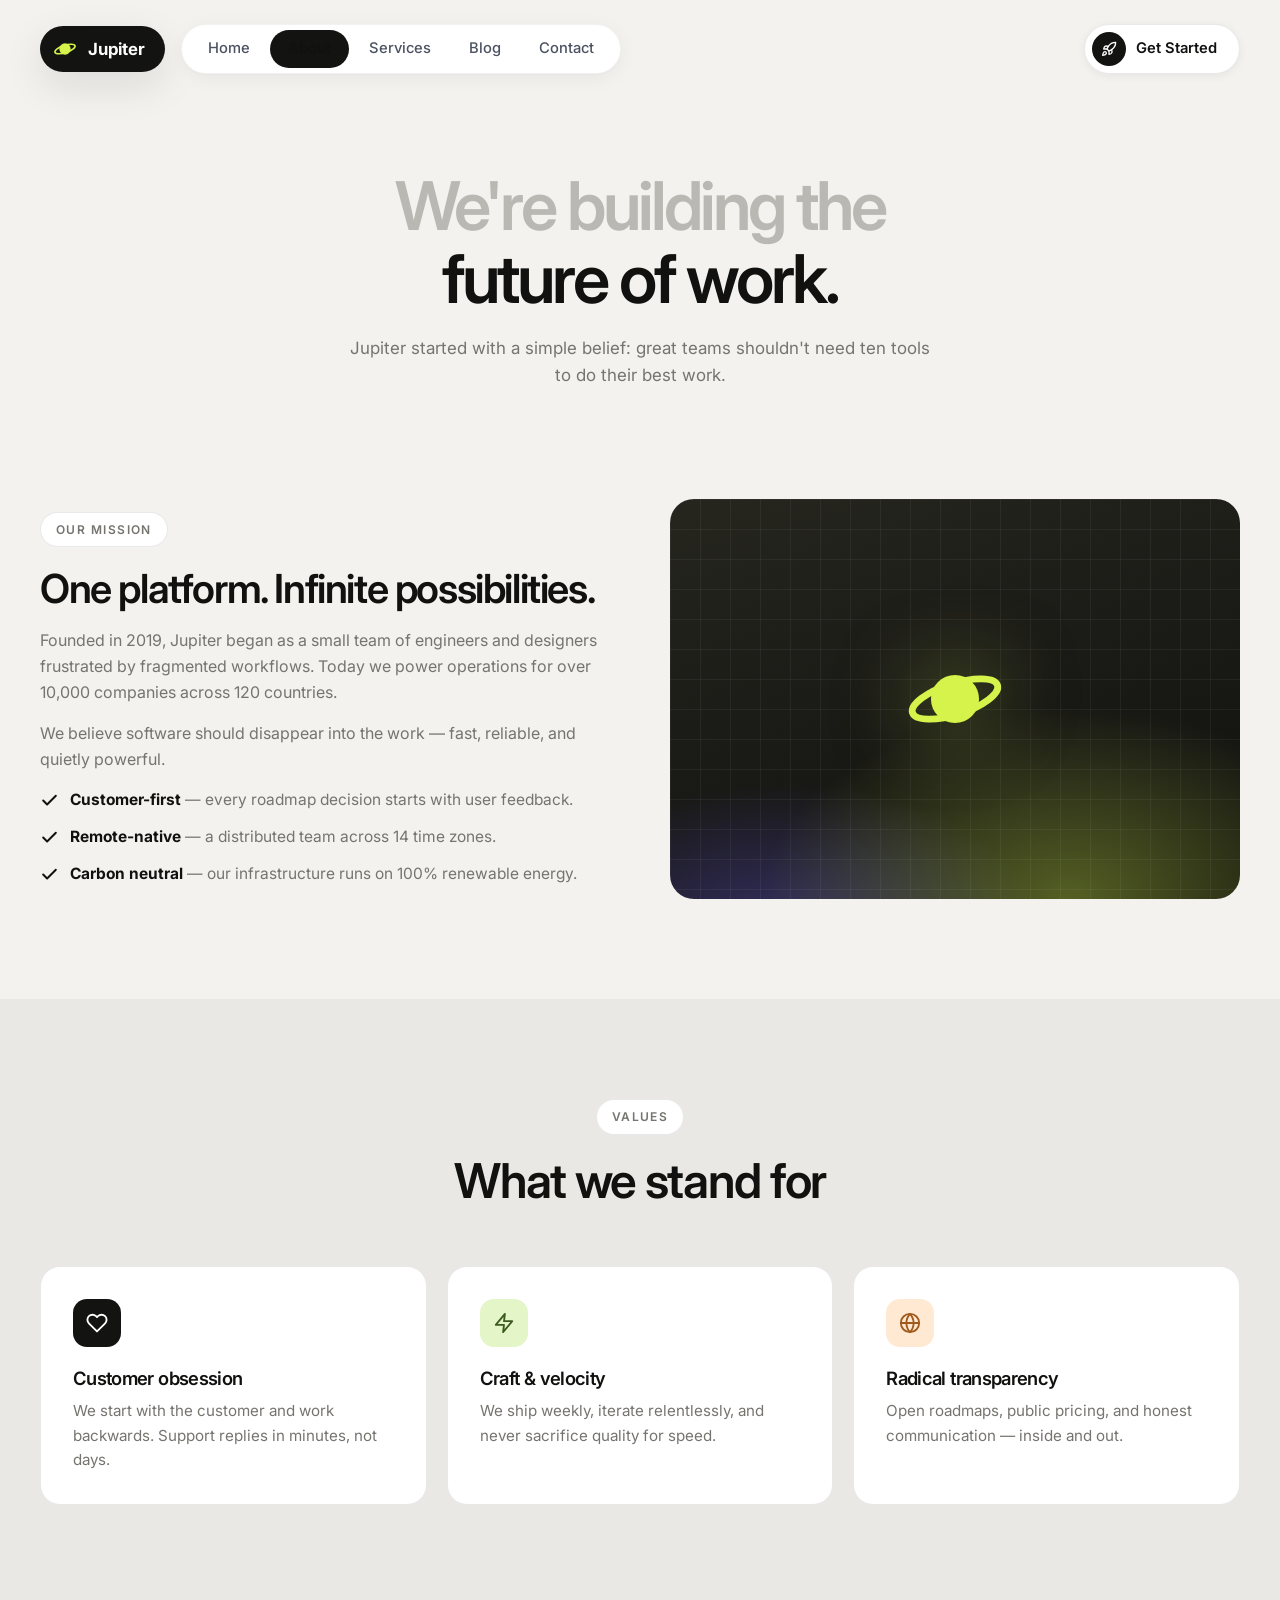
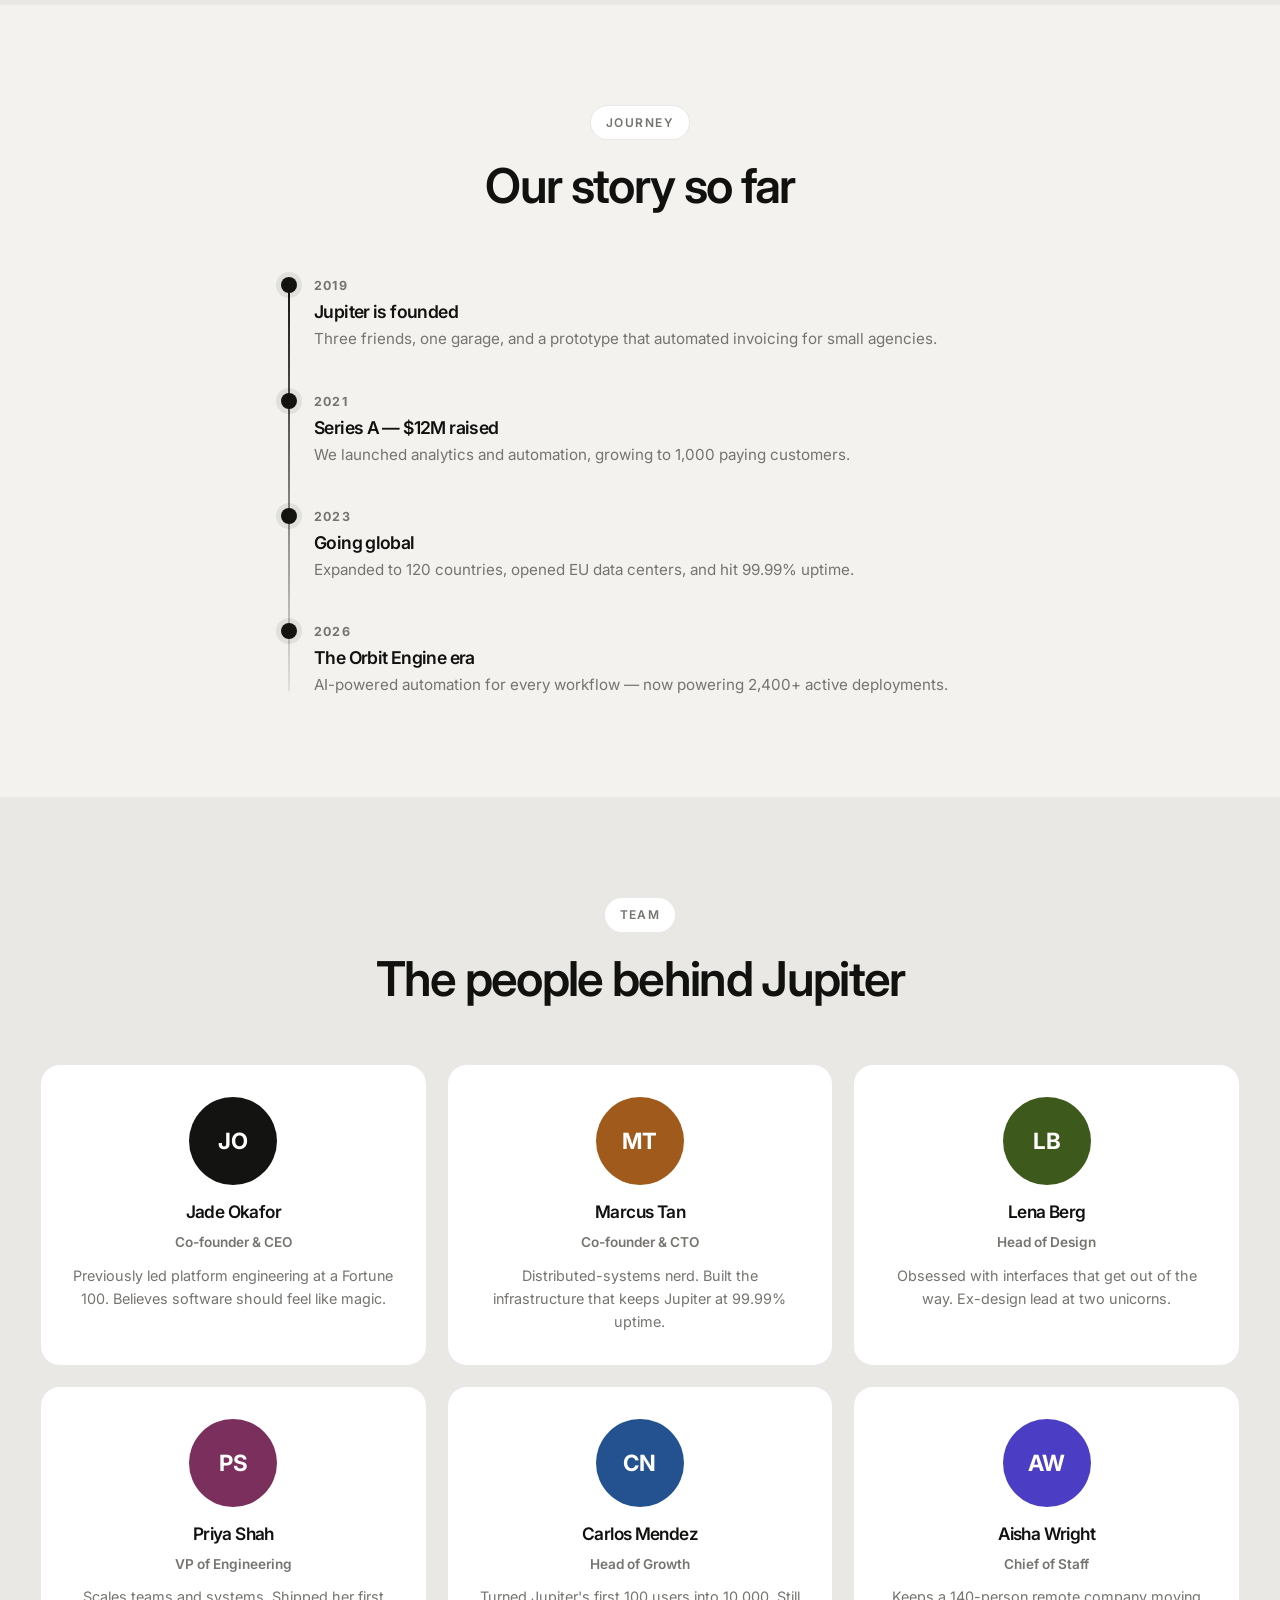
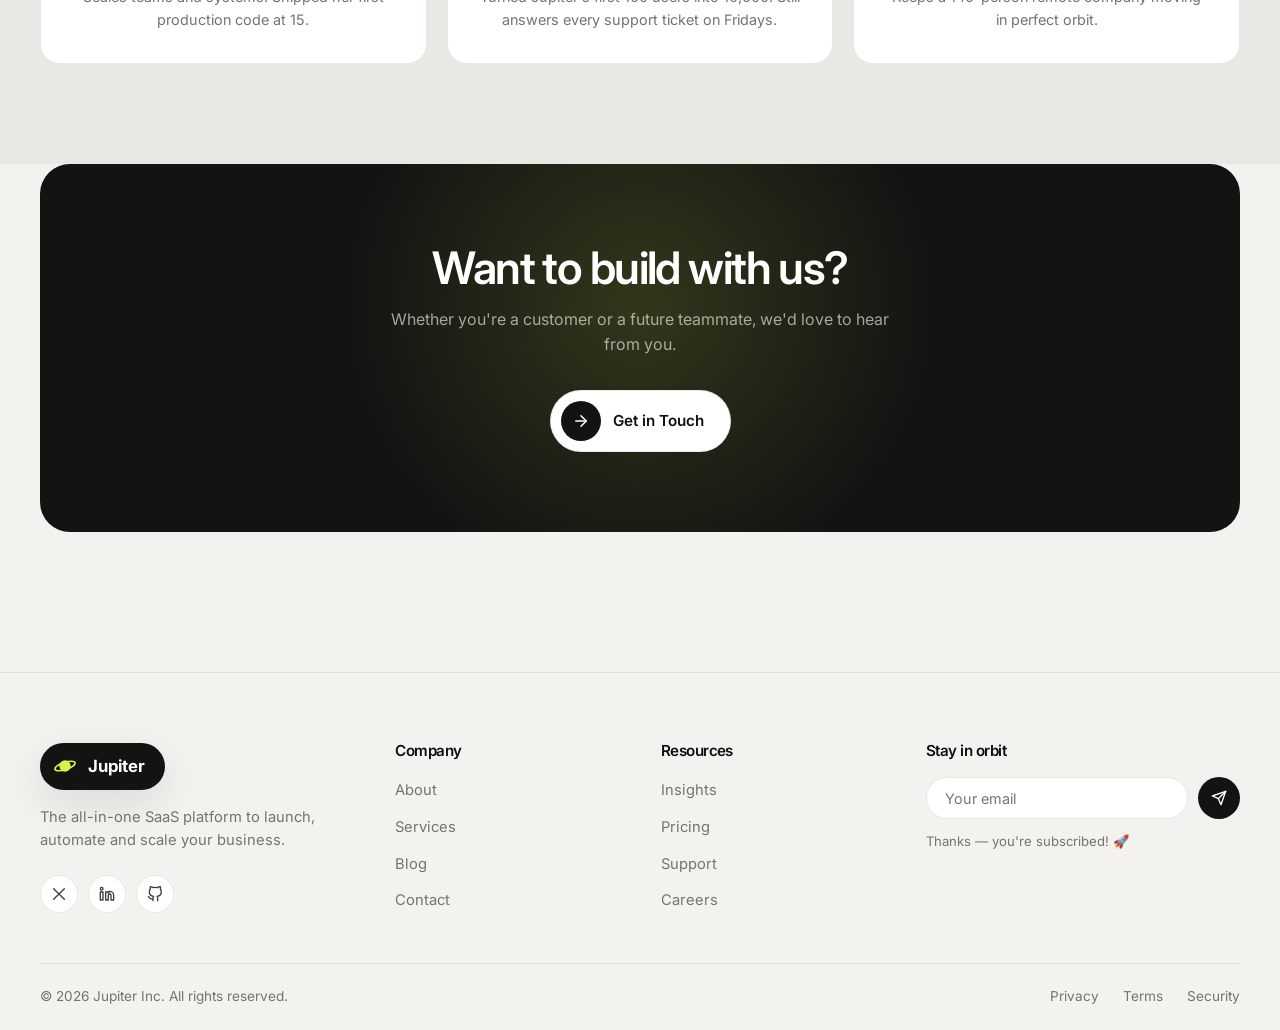
==== about.html @ f22c163a "Launch Jupiter SaaS website with AI hero section and assets" ====
<!DOCTYPE html>
<html lang="en">
<head>
  <meta charset="UTF-8" />
  <meta name="viewport" content="width=device-width, initial-scale=1.0" />
  <title>About — Jupiter</title>
  <meta name="description" content="Learn about Jupiter — the team and mission behind the all-in-one SaaS platform." />
  <link rel="preconnect" href="https://fonts.googleapis.com" />
  <link rel="preconnect" href="https://fonts.gstatic.com" crossorigin />
  <link href="https://fonts.googleapis.com/css2?family=Inter:wght@400;500;600;700;800&display=swap" rel="stylesheet" />
  <link rel="stylesheet" href="css/styles.css" />
</head>
<body>

  <!-- ===== Navbar ===== -->
  <header class="navbar" id="navbar">
    <div class="container nav-inner">
      <a href="index.html" class="brand">
        <svg class="brand-logo" viewBox="0 0 32 32" fill="none" aria-hidden="true">
          <circle cx="16" cy="16" r="7" fill="#d5f34a"/>
          <ellipse cx="16" cy="16" rx="13" ry="4.5" stroke="#d5f34a" stroke-width="2" transform="rotate(-18 16 16)"/>
        </svg>
        <span>Jupiter</span>
      </a>
      <nav class="nav-pill" id="navPill" aria-label="Main navigation">
        <a href="index.html">Home</a>
        <a href="about.html" class="active">About</a>
        <a href="services.html">Services</a>
        <a href="blog.html">Blog</a>
        <a href="contact.html">Contact</a>
      </nav>
      <a href="contact.html" class="nav-cta">
        <span class="btn-ico">
          <svg viewBox="0 0 24 24" fill="none" stroke="currentColor" stroke-width="2" stroke-linecap="round" stroke-linejoin="round"><path d="M4.5 16.5c-1.5 1.26-2 5-2 5s3.74-.5 5-2c.71-.84.7-2.13-.09-2.91a2.18 2.18 0 0 0-2.91-.09z"/><path d="M12 15l-3-3a22 22 0 0 1 2-3.95A12.88 12.88 0 0 1 22 2c0 2.72-.78 7.5-6 11a22.35 22.35 0 0 1-4 2z"/><path d="M9 12H4s.55-3.03 2-4c1.62-1.08 5 0 5 0"/><path d="M12 15v5s3.03-.55 4-2c1.08-1.62 0-5 0-5"/></svg>
        </span>
        Get Started
      </a>
      <button class="nav-toggle" id="navToggle" aria-label="Toggle navigation">
        <span></span><span></span><span></span>
      </button>
    </div>
  </header>

  <!-- ===== Page hero ===== -->
  <section class="page-hero">
    <div class="container">
      <h1><span class="muted">We're building the</span><br />future of work.</h1>
      <p>Jupiter started with a simple belief: great teams shouldn't need ten tools to do their best work.</p>
    </div>
  </section>

  <!-- ===== Mission ===== -->
  <section class="section" style="padding-top:40px;">
    <div class="container split">
      <div class="reveal">
        <span class="eyebrow">Our mission</span>
        <h2>One platform. Infinite possibilities.</h2>
        <p>Founded in 2019, Jupiter began as a small team of engineers and designers frustrated by fragmented workflows. Today we power operations for over 10,000 companies across 120 countries.</p>
        <p>We believe software should disappear into the work — fast, reliable, and quietly powerful.</p>
        <ul class="check-list">
          <li><svg viewBox="0 0 24 24" fill="none" stroke="currentColor" stroke-width="2.5" stroke-linecap="round" stroke-linejoin="round"><polyline points="20 6 9 17 4 12"/></svg><span><strong>Customer-first</strong> — every roadmap decision starts with user feedback.</span></li>
          <li><svg viewBox="0 0 24 24" fill="none" stroke="currentColor" stroke-width="2.5" stroke-linecap="round" stroke-linejoin="round"><polyline points="20 6 9 17 4 12"/></svg><span><strong>Remote-native</strong> — a distributed team across 14 time zones.</span></li>
          <li><svg viewBox="0 0 24 24" fill="none" stroke="currentColor" stroke-width="2.5" stroke-linecap="round" stroke-linejoin="round"><polyline points="20 6 9 17 4 12"/></svg><span><strong>Carbon neutral</strong> — our infrastructure runs on 100% renewable energy.</span></li>
        </ul>
      </div>
      <div class="mission-panel reveal" style="transition-delay:.1s">
        <svg viewBox="0 0 32 32" fill="none">
          <circle cx="16" cy="16" r="7" fill="currentColor"/>
          <ellipse cx="16" cy="16" rx="13" ry="4.5" stroke="currentColor" stroke-width="2" transform="rotate(-18 16 16)"/>
        </svg>
      </div>
    </div>
  </section>

  <!-- ===== Values ===== -->
  <section class="section section-alt">
    <div class="container">
      <div class="section-head reveal">
        <span class="eyebrow">Values</span>
        <h2 class="section-title">What we stand for</h2>
      </div>
      <div class="grid grid-3">
        <div class="card value-card reveal">
          <div class="icon-badge"><svg viewBox="0 0 24 24" fill="none" stroke="currentColor" stroke-width="2" stroke-linecap="round" stroke-linejoin="round"><path d="M20.84 4.61a5.5 5.5 0 0 0-7.78 0L12 5.67l-1.06-1.06a5.5 5.5 0 0 0-7.78 7.78l1.06 1.06L12 21.23l7.78-7.78 1.06-1.06a5.5 5.5 0 0 0 0-7.78z"/></svg></div>
          <h3>Customer obsession</h3>
          <p>We start with the customer and work backwards. Support replies in minutes, not days.</p>
        </div>
        <div class="card value-card reveal" style="transition-delay:.08s">
          <div class="icon-badge lime"><svg viewBox="0 0 24 24" fill="none" stroke="currentColor" stroke-width="2" stroke-linecap="round" stroke-linejoin="round"><polygon points="13 2 3 14 12 14 11 22 21 10 12 10 13 2"/></svg></div>
          <h3>Craft & velocity</h3>
          <p>We ship weekly, iterate relentlessly, and never sacrifice quality for speed.</p>
        </div>
        <div class="card value-card reveal" style="transition-delay:.16s">
          <div class="icon-badge amber"><svg viewBox="0 0 24 24" fill="none" stroke="currentColor" stroke-width="2" stroke-linecap="round" stroke-linejoin="round"><circle cx="12" cy="12" r="10"/><line x1="2" y1="12" x2="22" y2="12"/><path d="M12 2a15.3 15.3 0 0 1 4 10 15.3 15.3 0 0 1-4 10 15.3 15.3 0 0 1-4-10 15.3 15.3 0 0 1 4-10z"/></svg></div>
          <h3>Radical transparency</h3>
          <p>Open roadmaps, public pricing, and honest communication — inside and out.</p>
        </div>
      </div>
    </div>
  </section>

  <!-- ===== Timeline ===== -->
  <section class="section">
    <div class="container">
      <div class="section-head reveal">
        <span class="eyebrow">Journey</span>
        <h2 class="section-title">Our story so far</h2>
      </div>
      <div class="timeline">
        <div class="timeline-item reveal">
          <span class="year-tag">2019</span>
          <h3>Jupiter is founded</h3>
          <p>Three friends, one garage, and a prototype that automated invoicing for small agencies.</p>
        </div>
        <div class="timeline-item reveal" style="transition-delay:.06s">
          <span class="year-tag">2021</span>
          <h3>Series A — $12M raised</h3>
          <p>We launched analytics and automation, growing to 1,000 paying customers.</p>
        </div>
        <div class="timeline-item reveal" style="transition-delay:.12s">
          <span class="year-tag">2023</span>
          <h3>Going global</h3>
          <p>Expanded to 120 countries, opened EU data centers, and hit 99.99% uptime.</p>
        </div>
        <div class="timeline-item reveal" style="transition-delay:.12s">
          <span class="year-tag">2026</span>
          <h3>The Orbit Engine era</h3>
          <p>AI-powered automation for every workflow — now powering 2,400+ active deployments.</p>
        </div>
      </div>
    </div>
  </section>

  <!-- ===== Team ===== -->
  <section class="section section-alt">
    <div class="container">
      <div class="section-head reveal">
        <span class="eyebrow">Team</span>
        <h2 class="section-title">The people behind Jupiter</h2>
      </div>
      <div class="grid grid-3">
        <div class="card team-card reveal">
          <div class="team-avatar">JO</div>
          <h3>Jade Okafor</h3>
          <div class="role">Co-founder & CEO</div>
          <p>Previously led platform engineering at a Fortune 100. Believes software should feel like magic.</p>
        </div>
        <div class="card team-card reveal" style="transition-delay:.06s">
          <div class="team-avatar ta-2">MT</div>
          <h3>Marcus Tan</h3>
          <div class="role">Co-founder & CTO</div>
          <p>Distributed-systems nerd. Built the infrastructure that keeps Jupiter at 99.99% uptime.</p>
        </div>
        <div class="card team-card reveal" style="transition-delay:.12s">
          <div class="team-avatar ta-3">LB</div>
          <h3>Lena Berg</h3>
          <div class="role">Head of Design</div>
          <p>Obsessed with interfaces that get out of the way. Ex-design lead at two unicorns.</p>
        </div>
        <div class="card team-card reveal">
          <div class="team-avatar ta-4">PS</div>
          <h3>Priya Shah</h3>
          <div class="role">VP of Engineering</div>
          <p>Scales teams and systems. Shipped her first production code at 15.</p>
        </div>
        <div class="card team-card reveal" style="transition-delay:.06s">
          <div class="team-avatar ta-5">CN</div>
          <h3>Carlos Mendez</h3>
          <div class="role">Head of Growth</div>
          <p>Turned Jupiter's first 100 users into 10,000. Still answers every support ticket on Fridays.</p>
        </div>
        <div class="card team-card reveal" style="transition-delay:.12s">
          <div class="team-avatar ta-6">AW</div>
          <h3>Aisha Wright</h3>
          <div class="role">Chief of Staff</div>
          <p>Keeps a 140-person remote company moving in perfect orbit.</p>
        </div>
      </div>
    </div>
  </section>

  <!-- ===== CTA ===== -->
  <section class="section" style="padding-top:0;">
    <div class="container">
      <div class="cta-banner reveal">
        <h2>Want to build with us?</h2>
        <p>Whether you're a customer or a future teammate, we'd love to hear from you.</p>
        <div class="hero-actions">
          <a href="contact.html" class="btn btn-light">
            <span class="btn-ico">
              <svg viewBox="0 0 24 24" fill="none" stroke="currentColor" stroke-width="2" stroke-linecap="round" stroke-linejoin="round"><line x1="5" y1="12" x2="19" y2="12"/><polyline points="12 5 19 12 12 19"/></svg>
            </span>
            Get in Touch
          </a>
        </div>
      </div>
    </div>
  </section>

  <!-- ===== Footer ===== -->
  <footer class="footer">
    <div class="container">
      <div class="footer-grid">
        <div class="footer-brand">
          <a href="index.html" class="brand" style="background:var(--dark);color:#fff;">
            <svg class="brand-logo" viewBox="0 0 32 32" fill="none">
              <circle cx="16" cy="16" r="7" fill="#d5f34a"/>
              <ellipse cx="16" cy="16" rx="13" ry="4.5" stroke="#d5f34a" stroke-width="2" transform="rotate(-18 16 16)"/>
            </svg>
            <span>Jupiter</span>
          </a>
          <p>The all-in-one SaaS platform to launch, automate and scale your business.</p>
          <div class="social-links">
            <a href="#" aria-label="X"><svg viewBox="0 0 24 24" fill="none" stroke="currentColor" stroke-width="2" stroke-linecap="round"><path d="M4 4l16 16M20 4L4 20"/></svg></a>
            <a href="#" aria-label="LinkedIn"><svg viewBox="0 0 24 24" fill="none" stroke="currentColor" stroke-width="2" stroke-linecap="round" stroke-linejoin="round"><path d="M16 8a6 6 0 0 1 6 6v7h-4v-7a2 2 0 0 0-2-2 2 2 0 0 0-2 2v7h-4V9h4v1.5A6 6 0 0 1 16 8z"/><rect x="2" y="9" width="4" height="12"/><circle cx="4" cy="4" r="2"/></svg></a>
            <a href="#" aria-label="GitHub"><svg viewBox="0 0 24 24" fill="none" stroke="currentColor" stroke-width="2" stroke-linecap="round" stroke-linejoin="round"><path d="M9 19c-5 1.5-5-2.5-7-3m14 6v-3.87a3.37 3.37 0 0 0-.94-2.61c3.14-.35 6.44-1.54 6.44-7A5.44 5.44 0 0 0 20 4.77 5.07 5.07 0 0 0 19.91 1S18.73.65 16 2.48a13.38 13.38 0 0 0-7 0C6.27.65 5.09 1 5.09 1A5.07 5.07 0 0 0 5 4.77a5.44 5.44 0 0 0-1.5 3.78c0 5.42 3.3 6.61 6.44 7A3.37 3.37 0 0 0 9 18.13V22"/></svg></a>
          </div>
        </div>
        <div class="footer-col">
          <h4>Company</h4>
          <ul>
            <li><a href="about.html">About</a></li>
            <li><a href="services.html">Services</a></li>
            <li><a href="blog.html">Blog</a></li>
            <li><a href="contact.html">Contact</a></li>
          </ul>
        </div>
        <div class="footer-col">
          <h4>Resources</h4>
          <ul>
            <li><a href="blog.html">Insights</a></li>
            <li><a href="services.html">Pricing</a></li>
            <li><a href="contact.html">Support</a></li>
            <li><a href="about.html">Careers</a></li>
          </ul>
        </div>
        <div class="footer-col">
          <h4>Stay in orbit</h4>
          <form class="newsletter-form" id="newsletterForm">
            <input type="email" placeholder="Your email" required aria-label="Email address" />
            <button type="submit" class="btn-ico" aria-label="Subscribe" style="width:42px;height:42px;border-radius:50%;border:0;display:grid;place-items:center;">
              <svg viewBox="0 0 24 24" width="16" height="16" fill="none" stroke="currentColor" stroke-width="2" stroke-linecap="round" stroke-linejoin="round"><line x1="22" y1="2" x2="11" y2="13"/><polygon points="22 2 15 22 11 13 2 9 22 2"/></svg>
            </button>
          </form>
          <p class="newsletter-note" id="newsSuccess">Thanks — you're subscribed! 🚀</p>
        </div>
      </div>
      <div class="footer-bottom">
        <span>© <span class="year">2026</span> Jupiter Inc. All rights reserved.</span>
        <div class="footer-bottom-links">
          <a href="#">Privacy</a>
          <a href="#">Terms</a>
          <a href="#">Security</a>
        </div>
      </div>
    </div>
  </footer>

  <script src="js/main.js"></script>
</body>
</html>
---- css/styles.css ----
/* ============================================================
   JUPITER — SaaS Website Stylesheet (Light "Spartan" style)
   ============================================================ */

/* ---------- Variables & Reset ---------- */
:root {
  --bg: #f3f2ef;
  --surface: #ffffff;
  --surface-2: #e9e8e4;
  --ink: #111110;
  --ink-soft: #3d3d3a;
  --muted: #75746f;
  --faint: #b9b8b2;
  --line: rgba(17, 17, 16, 0.09);
  --accent: #d5f34e;
  --dark: #131312;
  --dark-2: #1c1c1a;
  --radius: 20px;
  --radius-lg: 28px;
  --shadow-sm: 0 2px 10px rgba(17, 17, 16, 0.06);
  --shadow-md: 0 14px 40px rgba(17, 17, 16, 0.1);
  --shadow-lg: 0 30px 70px rgba(17, 17, 16, 0.16);
  --font: "Inter", "Segoe UI", system-ui, -apple-system, sans-serif;
}

* { margin: 0; padding: 0; box-sizing: border-box; }

html { scroll-behavior: smooth; }

body {
  font-family: var(--font);
  background: var(--bg);
  color: var(--ink);
  line-height: 1.6;
  -webkit-font-smoothing: antialiased;
  overflow-x: hidden;
}

img, svg { display: block; }
a { color: inherit; text-decoration: none; }
ul { list-style: none; }
button { font-family: inherit; cursor: pointer; }

::selection { background: var(--ink); color: #fff; }

::-webkit-scrollbar { width: 10px; }
::-webkit-scrollbar-track { background: var(--bg); }
::-webkit-scrollbar-thumb { background: #cfceca; border-radius: 8px; }
::-webkit-scrollbar-thumb:hover { background: #b5b4af; }

.container { width: min(1200px, 94%); margin-inline: auto; }

/* ---------- Typography ---------- */
h1, h2, h3, h4 { line-height: 1.08; font-weight: 600; letter-spacing: -0.035em; }

.eyebrow {
  display: inline-flex;
  align-items: center;
  gap: 8px;
  font-size: 0.75rem;
  font-weight: 600;
  letter-spacing: 0.12em;
  text-transform: uppercase;
  color: var(--muted);
  border: 1px solid var(--line);
  background: var(--surface);
  padding: 7px 15px;
  border-radius: 999px;
  margin-bottom: 20px;
}

.section { padding: 100px 0; position: relative; }
.section-alt { background: var(--surface-2); }

.section-head { max-width: 660px; margin: 0 auto 60px; text-align: center; }
.section-head.left { margin-inline: 0; text-align: left; }

.section-title { font-size: clamp(2rem, 4.2vw, 3rem); margin-bottom: 16px; }
.section-sub { color: var(--muted); font-size: 1.05rem; }

/* ---------- Buttons ---------- */
.btn {
  display: inline-flex;
  align-items: center;
  gap: 12px;
  font-weight: 600;
  font-size: 0.95rem;
  padding: 10px 26px 10px 10px;
  border-radius: 999px;
  border: 1px solid transparent;
  transition: transform 0.2s ease, box-shadow 0.2s ease, background 0.2s ease;
  white-space: nowrap;
}
.btn .btn-ico {
  width: 40px;
  height: 40px;
  border-radius: 999px;
  display: grid;
  place-items: center;
  flex-shrink: 0;
  transition: transform 0.25s ease;
}
.btn:hover .btn-ico { transform: rotate(-8deg) scale(1.05); }
.btn svg { width: 18px; height: 18px; }

.btn-dark { background: var(--dark); color: #fff; box-shadow: var(--shadow-md); }
.btn-dark .btn-ico { background: #fff; color: var(--dark); }
.btn-dark:hover { transform: translateY(-2px); box-shadow: var(--shadow-lg); }

.btn-light { background: var(--surface); color: var(--ink); border-color: var(--line); box-shadow: var(--shadow-sm); }
.btn-light .btn-ico { background: var(--dark); color: #fff; }
.btn-light:hover { transform: translateY(-2px); box-shadow: var(--shadow-md); }

.btn-plain { padding: 13px 28px; border-radius: 999px; }
.btn-plain.btn-dark { padding: 13px 28px; }
.btn-plain.btn-light { padding: 13px 28px; }

.btn-sm { font-size: 0.88rem; padding: 7px 20px 7px 7px; }
.btn-sm .btn-ico { width: 32px; height: 32px; }
.btn-sm svg { width: 15px; height: 15px; }

/* ---------- Navbar ---------- */
.navbar {
  position: fixed;
  inset: 0 0 auto 0;
  z-index: 100;
  padding: 20px 0;
  transition: padding 0.3s ease;
}
.navbar.scrolled { padding: 12px 0; }

.nav-inner { display: flex; align-items: center; gap: 16px; }

.brand {
  display: inline-flex;
  align-items: center;
  gap: 10px;
  font-weight: 700;
  font-size: 1.05rem;
  background: var(--dark);
  color: #fff;
  padding: 10px 20px 10px 12px;
  border-radius: 999px;
  box-shadow: var(--shadow-md);
}
.brand-logo { width: 26px; height: 26px; }

.nav-pill {
  display: flex;
  align-items: center;
  gap: 6px;
  background: var(--surface);
  border: 1px solid var(--line);
  border-radius: 999px;
  padding: 7px 10px;
  box-shadow: var(--shadow-sm);
}
.nav-pill a {
  font-size: 0.92rem;
  font-weight: 500;
  color: var(--ink-soft);
  padding: 8px 16px;
  border-radius: 999px;
  transition: background 0.2s ease, color 0.2s ease;
}
.nav-pill a:hover { background: var(--surface-2); color: var(--ink); }
.nav-pill a.active { background: var(--dark); color: #fff; }

.nav-cta {
  margin-left: auto;
  display: inline-flex;
  align-items: center;
  gap: 10px;
  background: var(--surface);
  border: 1px solid var(--line);
  border-radius: 999px;
  padding: 7px 22px 7px 7px;
  font-weight: 600;
  font-size: 0.92rem;
  box-shadow: var(--shadow-sm);
  transition: transform 0.2s ease, box-shadow 0.2s ease;
}
.nav-cta:hover { transform: translateY(-2px); box-shadow: var(--shadow-md); }
.nav-cta .btn-ico {
  width: 34px;
  height: 34px;
  border-radius: 999px;
  background: var(--dark);
  color: #fff;
  display: grid;
  place-items: center;
}
.nav-cta svg { width: 16px; height: 16px; }

.nav-toggle {
  display: none;
  margin-left: auto;
  flex-direction: column;
  gap: 5px;
  background: var(--surface);
  border: 1px solid var(--line);
  border-radius: 999px;
  padding: 13px 12px;
  box-shadow: var(--shadow-sm);
}
.nav-toggle span { width: 20px; height: 2px; border-radius: 2px; background: var(--ink); transition: transform 0.3s ease, opacity 0.3s ease; }
.nav-toggle.open span:nth-child(1) { transform: translateY(7px) rotate(45deg); }
.nav-toggle.open span:nth-child(2) { opacity: 0; }
.nav-toggle.open span:nth-child(3) { transform: translateY(-7px) rotate(-45deg); }

/* ---------- Hero ---------- */
.hero { padding: 150px 0 0; }

.hero-title {
  font-size: clamp(2.9rem, 7.2vw, 5.4rem);
  font-weight: 600;
  letter-spacing: -0.045em;
  line-height: 1.02;
}
.hero-title .muted { color: var(--faint); display: block; }

.hero-sub {
  color: var(--muted);
  font-size: 1.02rem;
  max-width: 400px;
  margin: 26px 0 30px;
}

.hero-actions { display: flex; flex-wrap: wrap; gap: 14px; }

/* Hero media — full-bleed scene */
.hero-media {
  position: relative;
  margin-top: 70px;
  border-radius: 26px;
  overflow: hidden;
  min-height: 540px;
  display: flex;
  align-items: flex-end;
  background:
    radial-gradient(120% 90% at 78% 108%, rgba(61, 220, 151, 0.55) 0%, rgba(61, 220, 151, 0) 55%),
    radial-gradient(90% 70% at 22% 115%, rgba(38, 92, 62, 0.9) 0%, rgba(38, 92, 62, 0) 60%),
    radial-gradient(70% 55% at 50% 120%, #1d3a29 0%, rgba(29, 58, 34, 0) 65%),
    linear-gradient(180deg, #e8e7e2 0%, #d8d7d1 42%, #6f7a6c 78%, #22301f 100%);
}
.hero-media::before {
  content: "";
  position: absolute;
  right: 12%;
  top: 26%;
  width: 190px;
  height: 140px;
  border-radius: 12px;
  background: linear-gradient(180deg, #2a2a28, #101010);
  box-shadow: 0 30px 60px rgba(0, 0, 0, 0.45);
}
.hero-media::after {
  content: "";
  position: absolute;
  right: calc(12% + 22px);
  top: calc(26% + 20px);
  width: 146px;
  height: 100px;
  border-radius: 6px;
  background: radial-gradient(circle at 50% 50%, #fff7e0 0%, #ffd98a 45%, #ff9d3c 75%, rgba(255, 157, 60, 0) 100%);
  filter: blur(2px);
  box-shadow: 0 0 90px 40px rgba(255, 190, 110, 0.55);
  animation: glow 4s ease-in-out infinite;
}
@keyframes glow { 0%, 100% { opacity: 0.9; } 50% { opacity: 0.65; } }

.hero-overlay {
  position: relative;
  z-index: 2;
  width: 100%;
  padding: 34px 38px;
  display: flex;
  flex-direction: column;
  gap: 26px;
  background: linear-gradient(180deg, rgba(0, 0, 0, 0) 0%, rgba(0, 0, 0, 0.35) 100%);
  color: #fff;
}
.hero-stats { font-size: 0.95rem; font-weight: 500; max-width: 420px; opacity: 0.95; }
.hero-logos { display: flex; flex-wrap: wrap; align-items: center; gap: 18px 44px; }
.hero-logos span {
  font-weight: 700;
  font-size: 1.05rem;
  letter-spacing: -0.02em;
  opacity: 0.75;
  display: inline-flex;
  align-items: center;
  gap: 7px;
}
.hero-logos svg { width: 18px; height: 18px; }

/* Floating product card */
.float-card {
  position: absolute;
  top: 90px;
  right: 48px;
  width: 300px;
  background: var(--surface);
  border-radius: 22px;
  padding: 12px;
  box-shadow: var(--shadow-lg);
  z-index: 3;
  animation: floaty 7s ease-in-out infinite;
}
.float-thumb {
  height: 190px;
  border-radius: 14px;
  background:
    radial-gradient(60% 60% at 50% 45%, rgba(255, 190, 110, 0.5) 0%, rgba(255, 190, 110, 0) 70%),
    radial-gradient(80% 70% at 30% 70%, rgba(108, 92, 231, 0.45) 0%, rgba(108, 92, 231, 0) 70%),
    linear-gradient(160deg, #23231f, #0c0c0b);
  display: grid;
  place-items: center;
  color: #ffd98a;
  position: relative;
  overflow: hidden;
}
.float-thumb::after {
  content: "";
  position: absolute;
  inset: 0;
  background-image: linear-gradient(rgba(255, 255, 255, 0.06) 1px, transparent 1px),
    linear-gradient(90deg, rgba(255, 255, 255, 0.06) 1px, transparent 1px);
  background-size: 26px 26px;
}
.float-thumb svg { width: 64px; height: 64px; position: relative; z-index: 1; filter: drop-shadow(0 0 24px rgba(255, 190, 110, 0.6)); }
.float-body { display: flex; align-items: center; justify-content: space-between; padding: 14px 8px 8px; }
.float-body strong { display: block; font-size: 0.98rem; letter-spacing: -0.01em; }
.float-body small { color: var(--muted); font-size: 0.8rem; }
.float-arrow {
  width: 36px;
  height: 36px;
  border-radius: 50%;
  display: grid;
  place-items: center;
  border: 1px solid var(--line);
  transition: background 0.2s ease, color 0.2s ease;
}
.float-arrow:hover { background: var(--dark); color: #fff; }
.float-arrow svg { width: 16px; height: 16px; }

@keyframes floaty { 0%, 100% { transform: translateY(0); } 50% { transform: translateY(-12px); } }

/* ---------- Logo strip ---------- */
.logos { padding: 60px 0 30px; }
.logos p {
  text-align: center;
  font-size: 0.78rem;
  letter-spacing: 0.16em;
  text-transform: uppercase;
  color: var(--muted);
  margin-bottom: 28px;
}
.logos-row { display: flex; flex-wrap: wrap; justify-content: center; gap: 18px 54px; }
.logo-item {
  font-weight: 700;
  font-size: 1.1rem;
  color: var(--faint);
  display: inline-flex;
  align-items: center;
  gap: 8px;
  transition: color 0.25s ease;
}
.logo-item svg { width: 19px; height: 19px; }
.logo-item:hover { color: var(--ink); }

/* ---------- Cards & grids ---------- */
.grid { display: grid; gap: 20px; }
.grid-2 { grid-template-columns: repeat(2, 1fr); }
.grid-3 { grid-template-columns: repeat(3, 1fr); }

.card {
  background: var(--surface);
  border: 1px solid var(--line);
  border-radius: var(--radius);
  padding: 32px;
  transition: transform 0.25s ease, box-shadow 0.25s ease;
}
.card:hover { transform: translateY(-4px); box-shadow: var(--shadow-md); }

.icon-badge {
  width: 48px;
  height: 48px;
  border-radius: 14px;
  display: grid;
  place-items: center;
  background: var(--dark);
  color: #fff;
  margin-bottom: 22px;
}
.icon-badge svg { width: 22px; height: 22px; }
.icon-badge.lime { background: #e4f5c8; color: #3d5a1f; }
.icon-badge.amber { background: #ffe9d2; color: #a05a1c; }

.card h3 { font-size: 1.15rem; margin-bottom: 10px; }
.card p { color: var(--muted); font-size: 0.95rem; }

.link-arrow {
  display: inline-flex;
  align-items: center;
  gap: 6px;
  margin-top: 16px;
  font-size: 0.9rem;
  font-weight: 600;
  color: var(--ink);
  transition: gap 0.2s ease;
}
.link-arrow:hover { gap: 10px; }
.link-arrow svg { width: 16px; height: 16px; }

/* ---------- Steps ---------- */
.steps { display: grid; grid-template-columns: repeat(3, 1fr); gap: 20px; }
.step { background: var(--surface); border: 1px solid var(--line); border-radius: var(--radius); padding: 34px 28px; }
.step-num {
  width: 44px;
  height: 44px;
  border-radius: 50%;
  display: grid;
  place-items: center;
  font-weight: 700;
  font-size: 1rem;
  background: var(--dark);
  color: #fff;
  margin-bottom: 20px;
}
.step h3 { font-size: 1.1rem; margin-bottom: 8px; }
.step p { color: var(--muted); font-size: 0.94rem; }

/* ---------- Stats band (dark) ---------- */
.section-dark { background: var(--dark); color: #fff; border-radius: 30px; }
.section-dark .section-sub { color: rgba(255, 255, 255, 0.6); }
.section-dark .eyebrow { background: rgba(255, 255, 255, 0.08); border-color: rgba(255, 255, 255, 0.14); color: rgba(255, 255, 255, 0.75); }

.stats-band {
  display: grid;
  grid-template-columns: repeat(4, 1fr);
  gap: 24px;
  padding: 20px 0 10px;
}
.stat { text-align: center; }
.stat-num { font-size: clamp(2rem, 3.6vw, 3rem); font-weight: 600; letter-spacing: -0.03em; }
.stat-label { color: var(--muted); font-size: 0.92rem; margin-top: 4px; }
.section-dark .stat-label { color: rgba(255, 255, 255, 0.55); }

/* ---------- Testimonials ---------- */
.testi-card { display: flex; flex-direction: column; gap: 18px; }
.stars { display: flex; gap: 3px; color: var(--ink); }
.stars svg { width: 15px; height: 16px; }
.testi-text { font-size: 0.98rem; flex: 1; color: var(--ink-soft); }
.testi-head { display: flex; align-items: center; gap: 13px; }
.testi-head strong { display: block; font-size: 0.95rem; }
.testi-head small { color: var(--muted); font-size: 0.8rem; }

.avatar {
  width: 44px;
  height: 44px;
  border-radius: 50%;
  display: grid;
  place-items: center;
  font-weight: 700;
  font-size: 0.9rem;
  color: #fff;
  background: var(--dark);
  flex-shrink: 0;
}
.avatar.av-2 { background: #a05a1c; }
.avatar.av-3 { background: #3d5a1c; }

/* ---------- CTA banner ---------- */
.cta-banner {
  position: relative;
  overflow: hidden;
  text-align: center;
  padding: 80px 40px;
  border-radius: 30px;
  background: var(--dark);
  color: #fff;
}
.cta-banner::before {
  content: "";
  position: absolute;
  top: -180px;
  left: 50%;
  transform: translateX(-50%);
  width: 640px;
  height: 640px;
  background: radial-gradient(circle, rgba(213, 243, 74, 0.16), transparent 65%);
  pointer-events: none;
}
.cta-banner h2 { font-size: clamp(1.9rem, 3.8vw, 2.8rem); margin-bottom: 14px; position: relative; }
.cta-banner p { color: rgba(255, 255, 255, 0.6); max-width: 520px; margin: 0 auto 32px; position: relative; }
.cta-banner .hero-actions { justify-content: center; margin-bottom: 0; position: relative; }
.cta-banner .btn-light { background: #fff; }

/* ---------- Page hero (subpages) ---------- */
.page-hero { padding: 170px 0 70px; text-align: center; }
.page-hero h1 { font-size: clamp(2.6rem, 5.6vw, 4.2rem); font-weight: 600; letter-spacing: -0.045em; }
.page-hero h1 .muted { color: var(--faint); }
.page-hero p { color: var(--muted); font-size: 1.06rem; max-width: 600px; margin: 20px auto 0; }

/* ---------- About ---------- */
.split { display: grid; grid-template-columns: 1fr 1fr; gap: 60px; align-items: center; }
.split h2 { font-size: clamp(1.8rem, 3.4vw, 2.5rem); margin-bottom: 18px; }
.split p { color: var(--muted); margin-bottom: 16px; }

.mission-panel {
  position: relative;
  border-radius: 24px;
  min-height: 400px;
  background:
    radial-gradient(90% 80% at 70% 100%, rgba(213, 243, 74, 0.35) 0%, rgba(213, 243, 74, 0) 60%),
    radial-gradient(70% 60% at 20% 110%, rgba(108, 92, 231, 0.4) 0%, rgba(108, 92, 231, 0) 65%),
    linear-gradient(165deg, #26261f, #0e0e0d);
  display: grid;
  place-items: center;
  overflow: hidden;
}
.mission-panel::after {
  content: "";
  position: absolute;
  inset: 0;
  background-image: linear-gradient(rgba(255, 255, 255, 0.05) 1px, transparent 1px),
    linear-gradient(90deg, rgba(255, 255, 255, 0.05) 1px, transparent 1px);
  background-size: 30px 30px;
}
.mission-panel svg { width: 110px; height: 110px; color: #d5f34a; position: relative; z-index: 1; filter: drop-shadow(0 0 40px rgba(213, 243, 74, 0.5)); }

.check-list { display: grid; gap: 12px; margin-top: 8px; }
.check-list li { display: flex; align-items: flex-start; gap: 11px; color: var(--muted); font-size: 0.97rem; }
.check-list svg { width: 19px; height: 19px; color: var(--ink); flex-shrink: 0; margin-top: 3px; }
.check-list strong { color: var(--ink); }

/* Timeline */
.timeline { position: relative; max-width: 720px; margin-inline: auto; padding-left: 34px; }
.timeline::before {
  content: "";
  position: absolute;
  left: 8px;
  top: 6px;
  bottom: 6px;
  width: 2px;
  background: linear-gradient(180deg, var(--ink), rgba(17, 17, 16, 0.08));
}
.timeline-item { position: relative; padding-bottom: 36px; }
.timeline-item:last-child { padding-bottom: 0; }
.timeline-item::before {
  content: "";
  position: absolute;
  left: -33px;
  top: 5px;
  width: 16px;
  height: 16px;
  border-radius: 50%;
  background: var(--dark);
  box-shadow: 0 0 0 5px rgba(17, 17, 16, 0.08);
}
.timeline-item .year-tag {
  display: inline-block;
  font-size: 0.78rem;
  font-weight: 700;
  letter-spacing: 0.1em;
  color: var(--muted);
  margin-bottom: 6px;
}
.timeline-item h3 { font-size: 1.1rem; margin-bottom: 6px; }
.timeline-item p { color: var(--muted); font-size: 0.95rem; }

/* Team */
.team-card { text-align: center; }
.team-avatar {
  width: 88px;
  height: 88px;
  border-radius: 50%;
  display: grid;
  place-items: center;
  font-weight: 700;
  font-size: 1.4rem;
  color: #fff;
  margin: 0 auto 18px;
  background: var(--dark);
}
.team-avatar.ta-2 { background: #a05a1c; }
.team-avatar.ta-3 { background: #3d5a1c; }
.team-avatar.ta-4 { background: #7a2f5d; }
.team-avatar.ta-5 { background: #24518f; }
.team-avatar.ta-6 { background: #4b3ec4; }
.team-card h3 { font-size: 1.08rem; }
.team-card .role { color: var(--muted); font-size: 0.85rem; font-weight: 600; margin: 4px 0 10px; }
.team-card p { color: var(--muted); font-size: 0.9rem; }

/* ---------- Pricing ---------- */
.pricing-grid { display: grid; grid-template-columns: repeat(3, 1fr); gap: 20px; align-items: stretch; }
.price-card {
  background: var(--surface);
  border: 1px solid var(--line);
  border-radius: 24px;
  padding: 36px 30px;
  display: flex;
  flex-direction: column;
  transition: transform 0.25s ease, box-shadow 0.25s ease;
}
.price-card:hover { transform: translateY(-5px); box-shadow: var(--shadow-md); }
.price-card.featured { background: var(--dark); color: #fff; box-shadow: var(--shadow-lg); position: relative; }
.price-card.featured .plan-desc, .price-card.featured .price .period, .price-card.featured .price-list li { color: rgba(255, 255, 255, 0.65); }
.price-tag {
  position: absolute;
  top: -14px;
  left: 50%;
  transform: translateX(-50%);
  background: #d5f34a;
  color: var(--dark);
  font-size: 0.72rem;
  font-weight: 700;
  letter-spacing: 0.1em;
  text-transform: uppercase;
  padding: 6px 16px;
  border-radius: 999px;
  white-space: nowrap;
}
.plan-name { font-size: 1.05rem; font-weight: 700; margin-bottom: 6px; }
.plan-desc { color: var(--muted); font-size: 0.88rem; margin-bottom: 22px; }
.price { display: flex; align-items: baseline; gap: 6px; margin-bottom: 24px; }
.price .amount { font-size: 2.7rem; font-weight: 600; letter-spacing: -0.04em; }
.price .period { color: var(--muted); font-size: 0.9rem; }
.price-list { display: grid; gap: 12px; margin-bottom: 30px; flex: 1; }
.price-list li { display: flex; align-items: flex-start; gap: 10px; font-size: 0.92rem; color: var(--muted); }
.price-list svg { width: 18px; height: 18px; color: var(--ink); flex-shrink: 0; margin-top: 2px; }
.price-card.featured .price-list svg { color: #d5f34a; }
.price-card .btn { justify-content: center; }

/* ---------- Process ---------- */
.process { display: grid; grid-template-columns: repeat(4, 1fr); gap: 20px; }

/* ---------- Blog ---------- */
.featured-post {
  display: grid;
  grid-template-columns: 1fr 1fr;
  background: var(--surface);
  border: 1px solid var(--line);
  border-radius: 24px;
  overflow: hidden;
  margin-bottom: 56px;
  transition: transform 0.25s ease, box-shadow 0.25s ease;
}
.featured-post:hover { transform: translateY(-4px); box-shadow: var(--shadow-md); }
.featured-thumb { min-height: 340px; display: grid; place-items: center; font-size: 5rem; }
.featured-body { padding: 46px 42px; display: flex; flex-direction: column; }
.featured-body h2 { font-size: clamp(1.5rem, 2.8vw, 2rem); margin: 14px 0 12px; }
.featured-body p { color: var(--muted); margin-bottom: 24px; flex: 1; }

.filter-bar { display: flex; flex-wrap: wrap; justify-content: center; gap: 10px; margin-bottom: 44px; }
.filter-btn {
  background: var(--surface);
  border: 1px solid var(--line);
  color: var(--muted);
  font-size: 0.88rem;
  font-weight: 600;
  padding: 9px 20px;
  border-radius: 999px;
  transition: all 0.2s ease;
}
.filter-btn:hover { color: var(--ink); }
.filter-btn.active { background: var(--dark); border-color: var(--dark); color: #fff; }

.post-grid { display: grid; grid-template-columns: repeat(3, 1fr); gap: 20px; }

.post-card {
  background: var(--surface);
  border: 1px solid var(--line);
  border-radius: 20px;
  overflow: hidden;
  display: flex;
  flex-direction: column;
  transition: transform 0.25s ease, box-shadow 0.25s ease;
}
.post-card:hover { transform: translateY(-6px); box-shadow: var(--shadow-md); }
.post-card.hidden { display: none; }

.post-thumb {
  height: 180px;
  display: grid;
  place-items: center;
  font-size: 3.2rem;
  position: relative;
  overflow: hidden;
}
.post-thumb::after {
  content: "";
  position: absolute;
  inset: 0;
  background-image: radial-gradient(rgba(255, 255, 255, 0.2) 1px, transparent 1px);
  background-size: 22px 22px;
  mask-image: radial-gradient(circle at 50% 50%, #000, transparent 85%);
  -webkit-mask-image: radial-gradient(circle at 50% 50%, #000, transparent 85%);
}
.post-thumb span { position: relative; z-index: 1; transition: transform 0.3s ease; }
.post-card:hover .post-thumb span { transform: scale(1.15) rotate(-4deg); }

.g1 { background: linear-gradient(140deg, #26261f, #4b4a42); }
.g2 { background: linear-gradient(140deg, #a05a1c, #e8a45c); }
.g3 { background: linear-gradient(140deg, #3d5a1c, #9ec25e); }
.g4 { background: linear-gradient(140deg, #7a2f5d, #d06ba8); }
.g5 { background: linear-gradient(140deg, #24518f, #6ea3e0); }
.g6 { background: linear-gradient(140deg, #4b3ec4, #9a8cf0); }

.post-body { padding: 24px; display: flex; flex-direction: column; flex: 1; }
.tag {
  align-self: flex-start;
  font-size: 0.72rem;
  font-weight: 700;
  letter-spacing: 0.08em;
  text-transform: uppercase;
  color: var(--ink-soft);
  background: var(--surface-2);
  padding: 5px 12px;
  border-radius: 999px;
  margin-bottom: 14px;
}
.post-body h3 { font-size: 1.08rem; margin-bottom: 10px; line-height: 1.3; }
.post-body h3 a { transition: opacity 0.2s ease; }
.post-body h3 a:hover { opacity: 0.65; }
.post-body p { color: var(--muted); font-size: 0.9rem; flex: 1; margin-bottom: 16px; }
.post-meta {
  display: flex;
  align-items: center;
  gap: 14px;
  color: var(--muted);
  font-size: 0.8rem;
  padding-top: 14px;
  border-top: 1px solid var(--line);
}
.post-meta span { display: inline-flex; align-items: center; gap: 6px; }
.post-meta svg { width: 14px; height: 14px; }

/* ---------- Contact ---------- */
.contact-grid { display: grid; grid-template-columns: 0.9fr 1.1fr; gap: 40px; align-items: start; }

.info-card { display: flex; align-items: flex-start; gap: 16px; margin-bottom: 18px; }
.info-card .icon-badge { margin-bottom: 0; flex-shrink: 0; }
.info-card h3 { font-size: 1rem; margin-bottom: 4px; }
.info-card p { color: var(--muted); font-size: 0.92rem; }

.contact-form {
  background: var(--surface);
  border: 1px solid var(--line);
  border-radius: 24px;
  padding: 38px;
  box-shadow: var(--shadow-sm);
}
.form-row { display: grid; grid-template-columns: 1fr 1fr; gap: 18px; }
.field { display: flex; flex-direction: column; gap: 8px; margin-bottom: 18px; }
.field label { font-size: 0.88rem; font-weight: 600; }
.field input,
.field select,
.field textarea {
  font-family: inherit;
  font-size: 0.95rem;
  color: var(--ink);
  background: var(--bg);
  border: 1px solid var(--line);
  border-radius: 12px;
  padding: 13px 16px;
  outline: none;
  transition: border-color 0.2s ease, box-shadow 0.2s ease;
  width: 100%;
}
.field textarea { resize: vertical; min-height: 130px; }
.field input:focus,
.field select:focus,
.field textarea:focus {
  border-color: var(--ink);
  box-shadow: 0 0 0 3px rgba(17, 17, 16, 0.08);
}
.field select { appearance: none; background-image: linear-gradient(45deg, transparent 50%, var(--muted) 50%), linear-gradient(135deg, var(--muted) 50%, transparent 50%); background-position: calc(100% - 20px) 50%, calc(100% - 15px) 50%; background-size: 5px 5px; background-repeat: no-repeat; }
.field select option { background: #fff; color: var(--ink); }

.form-success {
  display: none;
  align-items: center;
  gap: 10px;
  margin-top: 18px;
  padding: 14px 18px;
  border-radius: 12px;
  background: #eaf7dd;
  border: 1px solid rgba(61, 130, 40, 0.3);
  color: #2f6a1a;
  font-size: 0.92rem;
  font-weight: 600;
}
.form-success.show { display: flex; animation: fadeIn 0.4s ease; }
.form-success svg { width: 20px; height: 20px; flex-shrink: 0; }

@keyframes fadeIn { from { opacity: 0; transform: translateY(6px); } to { opacity: 1; transform: none; } }

/* ---------- FAQ ---------- */
.faq { max-width: 760px; margin-inline: auto; display: grid; gap: 14px; }
.faq-item {
  background: var(--surface);
  border: 1px solid var(--line);
  border-radius: 16px;
  overflow: hidden;
  transition: box-shadow 0.25s ease;
}
.faq-item.open { box-shadow: var(--shadow-sm); }
.faq-q {
  width: 100%;
  display: flex;
  align-items: center;
  justify-content: space-between;
  gap: 16px;
  background: none;
  border: 0;
  color: var(--ink);
  font-size: 1rem;
  font-weight: 600;
  text-align: left;
  padding: 20px 24px;
}
.faq-q .chev { transition: transform 0.3s ease; flex-shrink: 0; color: var(--muted); }
.faq-q .chev svg { width: 20px; height: 20px; }
.faq-item.open .faq-q .chev { transform: rotate(180deg); }
.faq-a { max-height: 0; overflow: hidden; transition: max-height 0.35s ease; }
.faq-a p { color: var(--muted); font-size: 0.94rem; padding: 0 24px 22px; }
.faq-item.open .faq-a { max-height: 220px; }

/* ---------- Footer ---------- */
.footer { border-top: 1px solid var(--line); padding: 70px 0 0; margin-top: 40px; }
.footer-grid {
  display: grid;
  grid-template-columns: 1.4fr 1fr 1fr 1.3fr;
  gap: 40px;
  padding-bottom: 50px;
}
.footer-brand p { color: var(--muted); font-size: 0.92rem; margin: 16px 0 22px; max-width: 300px; }

.social-links { display: flex; gap: 10px; }
.social-links a {
  width: 38px;
  height: 38px;
  border-radius: 50%;
  display: grid;
  place-items: center;
  background: var(--surface);
  border: 1px solid var(--line);
  color: var(--ink-soft);
  transition: all 0.2s ease;
}
.social-links a:hover { color: #fff; background: var(--dark); border-color: transparent; transform: translateY(-3px); }
.social-links svg { width: 16px; height: 16px; }

.footer-col h4 { font-size: 0.95rem; margin-bottom: 18px; }
.footer-col ul { display: grid; gap: 11px; }
.footer-col a { color: var(--muted); font-size: 0.92rem; transition: color 0.2s ease; }
.footer-col a:hover { color: var(--ink); }

.newsletter-form { display: flex; gap: 10px; margin-top: 4px; }
.newsletter-form input {
  flex: 1;
  min-width: 0;
  font-family: inherit;
  font-size: 0.9rem;
  color: var(--ink);
  background: var(--surface);
  border: 1px solid var(--line);
  border-radius: 999px;
  padding: 11px 18px;
  outline: none;
  transition: border-color 0.2s ease, box-shadow 0.2s ease;
}
.newsletter-form input:focus { border-color: var(--ink); box-shadow: var(--shadow-sm); }
.newsletter-form .btn-ico { background: var(--dark); color: #fff; }
.newsletter-note { color: var(--muted); font-size: 0.82rem; margin-top: 12px; }
.newsletter-note.visible { color: #2f6a1a; }

.footer-bottom {
  border-top: 1px solid var(--line);
  padding: 22px 0;
  display: flex;
  flex-wrap: wrap;
  align-items: center;
  justify-content: space-between;
  gap: 12px;
  color: var(--muted);
  font-size: 0.85rem;
}
.footer-bottom-links { display: flex; gap: 24px; }
.footer-bottom-links a:hover { color: var(--ink); }

/* ---------- Reveal animations ---------- */
.reveal { opacity: 0; transform: translateY(26px); transition: opacity 0.7s ease, transform 0.7s ease; }
.reveal.visible { opacity: 1; transform: none; }

@media (prefers-reduced-motion: reduce) {
  .reveal { opacity: 1; transform: none; transition: none; }
  .float-card, .hero-media::after { animation: none; }
  html { scroll-behavior: auto; }
}

/* ---------- Responsive ---------- */
@media (max-width: 1024px) {
  .grid-3 { grid-template-columns: repeat(2, 1fr); }
  .process { grid-template-columns: repeat(2, 1fr); }
  .post-grid { grid-template-columns: repeat(2, 1fr); }
  .footer-grid { grid-template-columns: 1fr 1fr; }
  .contact-grid { grid-template-columns: 1fr; }
  .float-card { width: 260px; right: 24px; top: 60px; }
}

@media (max-width: 860px) {
  .nav-toggle { display: flex; }
  .nav-pill {
    position: fixed;
    top: 78px;
    left: 3%;
    right: 3%;
    flex-direction: column;
    align-items: stretch;
    gap: 2px;
    border-radius: 20px;
    padding: 12px;
    box-shadow: var(--shadow-md);
    opacity: 0;
    transform: translateY(-10px);
    pointer-events: none;
    transition: opacity 0.25s ease, transform 0.25s ease;
    z-index: 99;
  }
  .nav-pill.open { opacity: 1; transform: none; pointer-events: auto; }
  .nav-pill a { padding: 12px 16px; border-radius: 12px; font-size: 1rem; }
  .nav-cta { display: none; }

  .split { grid-template-columns: 1fr; gap: 44px; }
  .featured-post { grid-template-columns: 1fr; }
  .featured-thumb { min-height: 220px; font-size: 3.6rem; }
  .grid-2 { grid-template-columns: 1fr; }
  .steps { grid-template-columns: 1fr; }
  .stats-band { grid-template-columns: repeat(2, 1fr); gap: 34px 20px; }
  .pricing-grid { grid-template-columns: 1fr; max-width: 460px; margin-inline: auto; }
  .hero-media { min-height: 440px; }
  .float-card { position: relative; top: auto; right: auto; width: 100%; max-width: 340px; margin: 24px auto 0; animation: none; }
  .hero-media { margin-top: 40px; }
}

@media (max-width: 600px) {
  .section { padding: 72px 0; }
  .hero { padding: 130px 0 0; }
  .page-hero { padding: 140px 0 50px; }
  .grid-3, .post-grid, .form-row { grid-template-columns: 1fr; }
  .process { grid-template-columns: 1fr; }
  .footer-grid { grid-template-columns: 1fr; gap: 34px; }
  .hero-media { min-height: 380px; border-radius: 20px; }
  .hero-media::before { width: 130px; height: 96px; right: 8%; top: 18%; }
  .hero-media::after { width: 100px; height: 70px; right: calc(8% + 15px); top: calc(18% + 14px); }
  .hero-stats { font-size: 0.85rem; }
  .hero-logos { gap: 14px 26px; }
  .hero-logos span { font-size: 0.9rem; }
  .contact-form { padding: 26px 20px; }
  .cta-banner { padding: 60px 24px; }
  .footer-bottom { justify-content: center; text-align: center; }
}

/* ============================================================
   Exact Hero Section & Header Styles (Matching Design Mockup)
   ============================================================ */

.navbar {
  position: fixed;
  top: 0;
  left: 0;
  right: 0;
  z-index: 1000;
  padding: 24px 0;
  background: transparent;
  transition: padding 0.3s ease, background 0.3s ease, box-shadow 0.3s ease;
}
.navbar.scrolled {
  padding: 14px 0;
  background: rgba(245, 245, 243, 0.88);
  backdrop-filter: blur(16px);
  -webkit-backdrop-filter: blur(16px);
  box-shadow: 0 4px 24px rgba(0, 0, 0, 0.05);
}

.nav-container {
  width: min(1360px, 94%);
  margin-inline: auto;
  display: flex;
  align-items: center;
  justify-content: space-between;
}

.nav-left {
  display: flex;
  align-items: center;
  gap: 16px;
}

.brand-stadium {
  display: inline-flex;
  align-items: center;
  justify-content: center;
  transition: transform 0.2s ease, opacity 0.2s ease;
}
.brand-stadium:hover {
  transform: scale(1.05);
  opacity: 0.85;
}

.nav-pill {
  display: flex;
  align-items: center;
  gap: 2px;
  background: #ffffff;
  border-radius: 9999px;
  padding: 5px 8px;
  box-shadow: 0 4px 20px rgba(0, 0, 0, 0.05), 0 1px 3px rgba(0, 0, 0, 0.03);
  border: 1px solid rgba(0, 0, 0, 0.05);
}
.nav-pill a {
  color: #4b5262;
  font-size: 0.92rem;
  font-weight: 500;
  padding: 7px 18px;
  border-radius: 9999px;
  transition: color 0.18s ease, background-color 0.18s ease;
  white-space: nowrap;
}
.nav-pill a:hover {
  color: #111111;
  background: rgba(0, 0, 0, 0.04);
}
.nav-pill a.active {
  color: #111111;
  font-weight: 600;
}

.nav-right {
  display: flex;
  align-items: center;
  gap: 12px;
}

.nav-hire-btn {
  display: inline-flex;
  align-items: center;
  gap: 10px;
  background: #ffffff;
  color: #111111;
  border-radius: 9999px;
  padding: 6px 18px 6px 7px;
  font-size: 0.92rem;
  font-weight: 600;
  box-shadow: 0 4px 20px rgba(0, 0, 0, 0.05), 0 1px 3px rgba(0, 0, 0, 0.03);
  border: 1px solid rgba(0, 0, 0, 0.05);
  transition: transform 0.2s ease, box-shadow 0.2s ease;
  text-decoration: none;
}
.nav-hire-btn:hover {
  transform: translateY(-2px);
  box-shadow: 0 8px 25px rgba(0, 0, 0, 0.08);
}
.nav-hire-btn .hire-ico {
  width: 28px;
  height: 28px;
  background: #111111;
  color: #ffffff;
  border-radius: 7px;
  display: grid;
  place-items: center;
}

/* Hero Stage */
.hero-stage {
  position: relative;
  min-height: 100vh;
  min-height: 100dvh;
  display: flex;
  flex-direction: column;
  justify-content: space-between;
  overflow: hidden;
  background-color: #f1f1ef;
  padding-top: 130px;
}

.hero-stage-bg {
  position: absolute;
  inset: 0;
  z-index: 1;
  pointer-events: none;
  overflow: hidden;
}
.hero-bg-img {
  width: 100%;
  height: 100%;
  object-fit: cover;
  object-position: center bottom;
  display: block;
}

/* Radiant warm ambient glow behind the TV */
.hero-tv-glow {
  position: absolute;
  left: 50%;
  top: 50%;
  transform: translate(-50%, -46%);
  width: 320px;
  height: 240px;
  background: radial-gradient(circle, rgba(255, 175, 75, 0.45) 0%, rgba(255, 130, 45, 0.2) 40%, transparent 75%);
  filter: blur(35px);
  mix-blend-mode: screen;
  animation: tvFlickerGlow 5s ease-in-out infinite;
}
@keyframes tvFlickerGlow {
  0%, 100% { opacity: 0.85; transform: translate(-50%, -46%) scale(1); }
  50% { opacity: 0.55; transform: translate(-50%, -46%) scale(0.95); }
}

.hero-inner {
  position: relative;
  z-index: 2;
  width: min(1360px, 94%);
  margin-inline: auto;
  display: flex;
  flex-direction: column;
  justify-content: space-between;
  flex-grow: 1;
  padding-bottom: 24px;
}

.hero-main-row {
  display: flex;
  align-items: center;
  justify-content: space-between;
  gap: 40px;
  padding-top: 20px;
}

.hero-left-content {
  max-width: 580px;
}

.hero-headline {
  font-family: 'Inter', system-ui, -apple-system, sans-serif;
  letter-spacing: -0.04em;
  line-height: 1.04;
  margin: 0 0 24px;
}
.headline-muted {
  display: block;
  font-size: clamp(3rem, 5.8vw, 5.2rem);
  font-weight: 600;
  color: #9297a2;
}
.headline-bold {
  display: block;
  font-size: clamp(3rem, 5.8vw, 5.2rem);
  font-weight: 700;
  color: #111111;
  margin-top: 4px;
}

.hero-subtext {
  color: #4b5262;
  font-size: clamp(1rem, 1.3vw, 1.12rem);
  line-height: 1.55;
  font-weight: 400;
  margin-bottom: 34px;
  max-width: 480px;
}

.hero-action-group {
  display: flex;
  align-items: center;
  gap: 16px;
}

.hero-btn-start {
  display: inline-flex;
  align-items: center;
  gap: 16px;
  background: #141517;
  color: #ffffff;
  border-radius: 9999px;
  padding: 7px 28px 7px 8px;
  box-shadow: 0 16px 36px rgba(0, 0, 0, 0.22);
  transition: transform 0.22s cubic-bezier(0.16, 1, 0.3, 1), box-shadow 0.22s ease;
  text-decoration: none;
}
.hero-btn-start:hover {
  transform: translateY(-2px);
  box-shadow: 0 20px 42px rgba(0, 0, 0, 0.3);
}
.btn-start-icon {
  width: 44px;
  height: 44px;
  background: #ffffff;
  color: #141517;
  border-radius: 12px;
  display: grid;
  place-items: center;
  box-shadow: 0 2px 8px rgba(0, 0, 0, 0.08);
  transition: transform 0.2s ease;
}
.hero-btn-start:hover .btn-start-icon {
  transform: scale(1.05);
}
.btn-start-label {
  font-size: 1.05rem;
  font-weight: 600;
  letter-spacing: -0.01em;
}

/* Floating AI Card */
.hero-right-card-wrap {
  position: relative;
  animation: cardGentleFloat 7s ease-in-out infinite;
}
@keyframes cardGentleFloat {
  0%, 100% { transform: translateY(0); }
  50% { transform: translateY(-10px); }
}

.hero-ai-card {
  width: clamp(300px, 24vw, 360px);
  background: #ffffff;
  border-radius: 28px;
  padding: 14px 14px 12px;
  box-shadow: 0 32px 64px -12px rgba(0, 0, 0, 0.22), 0 0 1px rgba(0, 0, 0, 0.1);
  border: 1px solid rgba(255, 255, 255, 0.8);
}

.ai-card-media {
  position: relative;
  width: 100%;
  aspect-ratio: 4 / 3;
  border-radius: 20px;
  overflow: hidden;
  background: #090a0d;
  border: 2px solid #bef24a;
  box-shadow: 0 0 20px rgba(190, 242, 74, 0.2);
}
.ai-card-img {
  width: 100%;
  height: 100%;
  object-fit: cover;
  display: block;
}

.ai-card-details {
  display: flex;
  align-items: center;
  justify-content: space-between;
  padding: 16px 10px 8px;
}
.ai-card-title-group {
  display: flex;
  flex-direction: column;
}
.ai-card-name {
  font-size: 1.08rem;
  font-weight: 700;
  color: #111111;
  margin: 0;
  letter-spacing: -0.02em;
}
.ai-card-model {
  font-family: 'JetBrains Mono', monospace;
  font-size: 0.8rem;
  color: #888d98;
  margin-top: 3px;
}
.ai-card-arrow {
  width: 38px;
  height: 38px;
  border-radius: 50%;
  display: grid;
  place-items: center;
  color: #111111;
  transition: transform 0.2s ease, background-color 0.2s ease;
}
.ai-card-arrow:hover {
  transform: translateX(3px);
  background-color: rgba(0, 0, 0, 0.05);
}

/* Bottom Bar */
.hero-bottom-bar {
  display: flex;
  align-items: flex-end;
  justify-content: space-between;
  gap: 32px;
  padding-top: 60px;
  padding-bottom: 24px;
}
.hero-bottom-stat {
  color: #ffffff;
  font-size: 0.95rem;
  line-height: 1.48;
  font-weight: 500;
  opacity: 0.95;
  text-shadow: 0 2px 10px rgba(0, 0, 0, 0.7);
  max-width: 380px;
  margin: 0;
}
.hero-logos-strip {
  display: flex;
  align-items: center;
  gap: 36px;
  flex-wrap: wrap;
  justify-content: flex-end;
}
.hero-logo-item {
  display: inline-flex;
  align-items: center;
  opacity: 0.92;
  filter: drop-shadow(0 2px 8px rgba(0, 0, 0, 0.6));
  transition: opacity 0.2s ease, transform 0.2s ease;
}
.hero-logo-item:hover {
  opacity: 1;
  transform: translateY(-1px);
}

/* Responsive adjustments */
@media (max-width: 1024px) {
  .hero-main-row {
    flex-direction: column;
    align-items: flex-start;
  }
  .hero-right-card-wrap {
    align-self: center;
    margin-top: 30px;
  }
  .hero-bottom-bar {
    flex-direction: column;
    align-items: flex-start;
    gap: 24px;
  }
  .hero-logos-strip {
    justify-content: flex-start;
    gap: 24px;
  }
}

@media (max-width: 768px) {
  .nav-pill {
    display: none;
    position: absolute;
    top: 76px;
    left: 16px;
    right: 16px;
    flex-direction: column;
    border-radius: 20px;
    padding: 16px;
    background: #ffffff;
    box-shadow: 0 16px 40px rgba(0, 0, 0, 0.12);
  }
  .nav-pill.open {
    display: flex;
  }
  .nav-toggle {
    display: flex;
  }
  .desktop-break {
    display: none;
  }
}
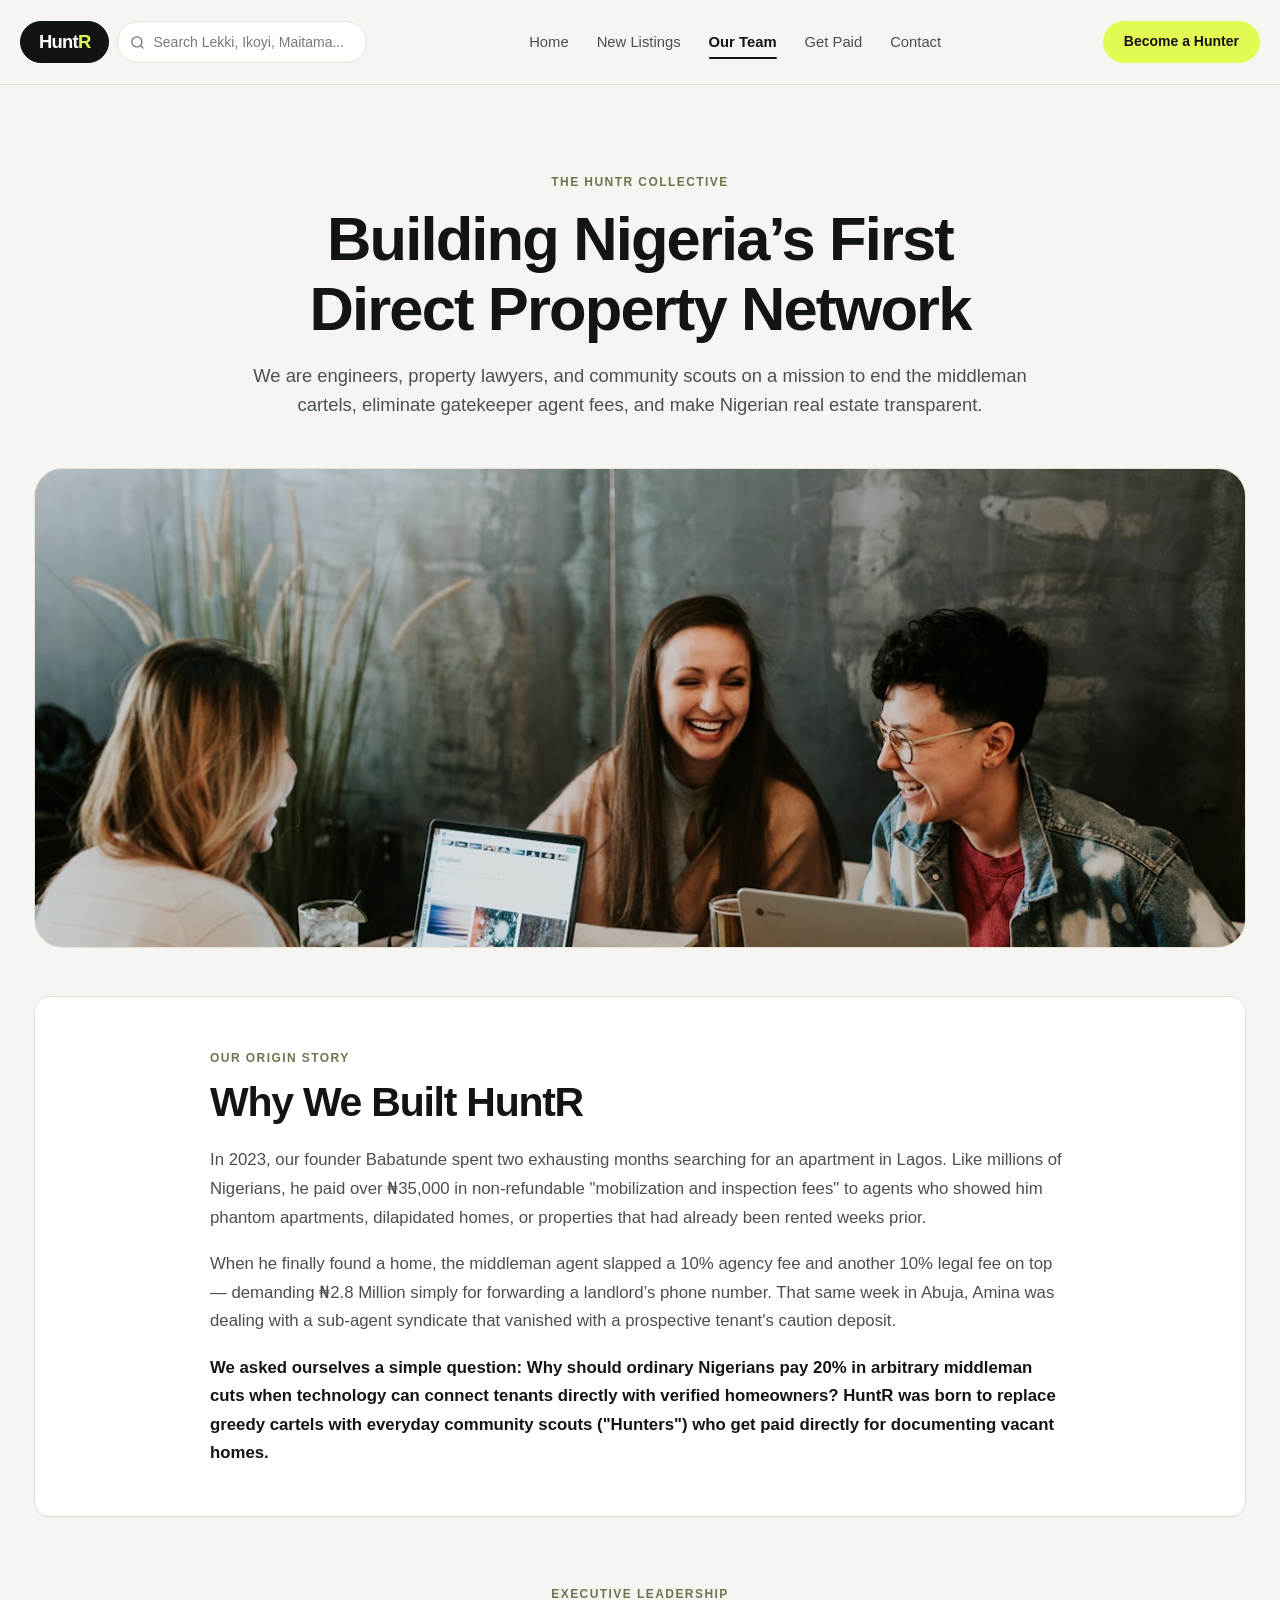
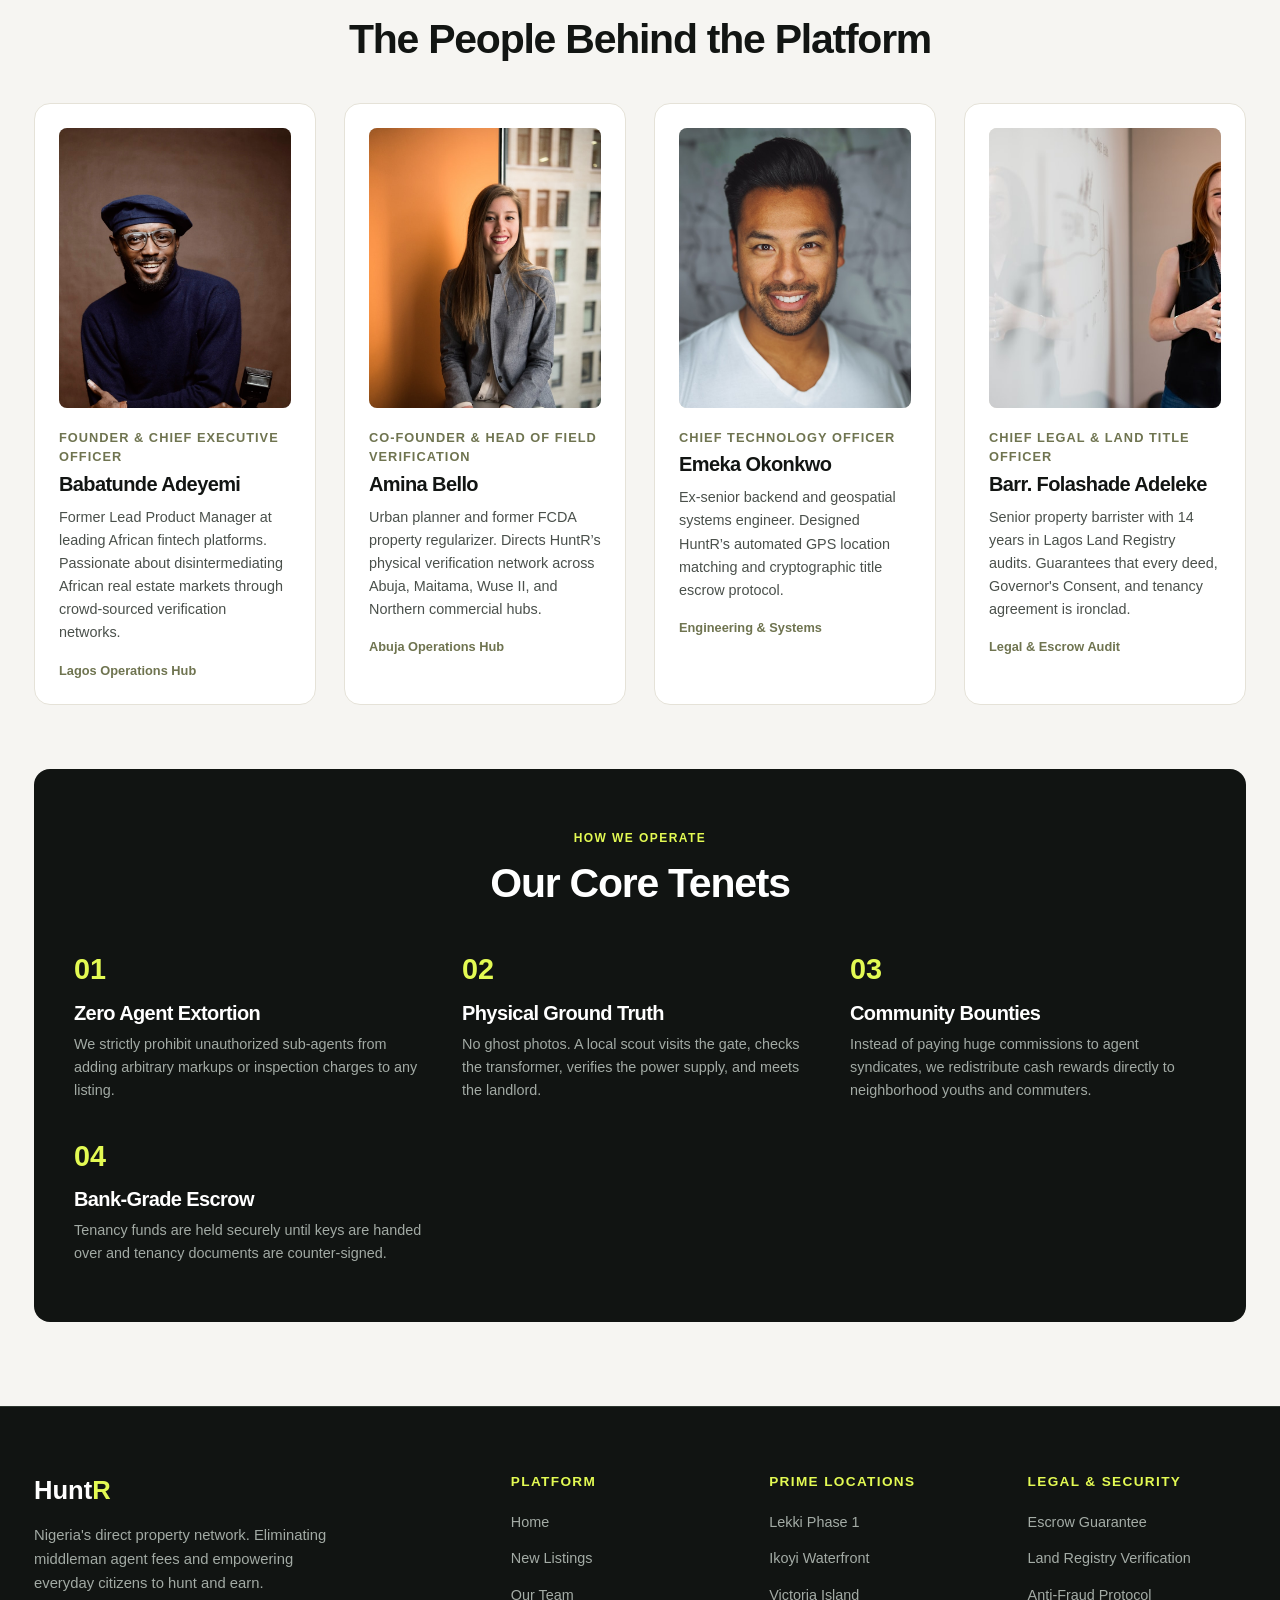
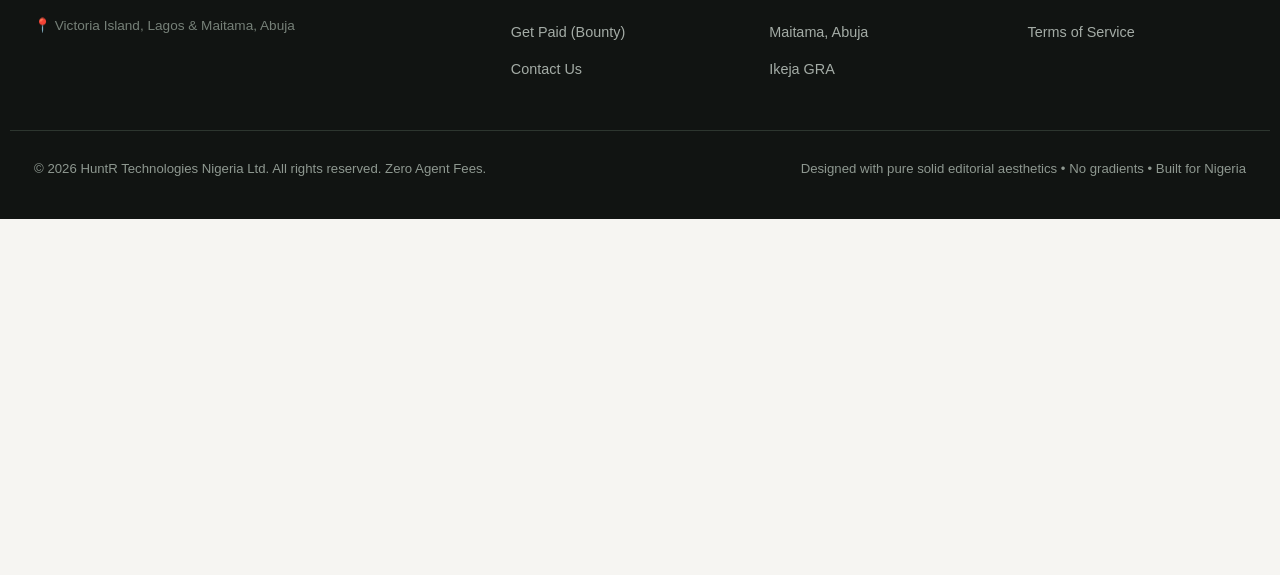
==== commit b9d97c6a: "feat(huntr): real estate platform with real Lekki houses and Nigerian team" ====
--- a/about.html
+++ b/about.html
@@ -1,261 +1,11 @@
-<!DOCTYPE html>
-<html lang="en">
-<head>
-  <meta charset="UTF-8" />
-  <meta name="viewport" content="width=device-width, initial-scale=1.0" />
-  <title>About — Jupiter</title>
-  <meta name="description" content="Learn about Jupiter — the team and mission behind the all-in-one SaaS platform." />
-  <link rel="preconnect" href="https://fonts.googleapis.com" />
-  <link rel="preconnect" href="https://fonts.gstatic.com" crossorigin />
-  <link href="https://fonts.googleapis.com/css2?family=Inter:wght@400;500;600;700;800&display=swap" rel="stylesheet" />
-  <link rel="stylesheet" href="css/styles.css" />
-</head>
-<body>
-
-  <!-- ===== Navbar ===== -->
-  <header class="navbar" id="navbar">
-    <div class="container nav-inner">
-      <a href="index.html" class="brand">
-        <svg class="brand-logo" viewBox="0 0 32 32" fill="none" aria-hidden="true">
-          <circle cx="16" cy="16" r="7" fill="#d5f34a"/>
-          <ellipse cx="16" cy="16" rx="13" ry="4.5" stroke="#d5f34a" stroke-width="2" transform="rotate(-18 16 16)"/>
-        </svg>
-        <span>Jupiter</span>
-      </a>
-      <nav class="nav-pill" id="navPill" aria-label="Main navigation">
-        <a href="index.html">Home</a>
-        <a href="about.html" class="active">About</a>
-        <a href="services.html">Services</a>
-        <a href="blog.html">Blog</a>
-        <a href="contact.html">Contact</a>
-      </nav>
-      <a href="contact.html" class="nav-cta">
-        <span class="btn-ico">
-          <svg viewBox="0 0 24 24" fill="none" stroke="currentColor" stroke-width="2" stroke-linecap="round" stroke-linejoin="round"><path d="M4.5 16.5c-1.5 1.26-2 5-2 5s3.74-.5 5-2c.71-.84.7-2.13-.09-2.91a2.18 2.18 0 0 0-2.91-.09z"/><path d="M12 15l-3-3a22 22 0 0 1 2-3.95A12.88 12.88 0 0 1 22 2c0 2.72-.78 7.5-6 11a22.35 22.35 0 0 1-4 2z"/><path d="M9 12H4s.55-3.03 2-4c1.62-1.08 5 0 5 0"/><path d="M12 15v5s3.03-.55 4-2c1.08-1.62 0-5 0-5"/></svg>
-        </span>
-        Get Started
-      </a>
-      <button class="nav-toggle" id="navToggle" aria-label="Toggle navigation">
-        <span></span><span></span><span></span>
-      </button>
-    </div>
-  </header>
-
-  <!-- ===== Page hero ===== -->
-  <section class="page-hero">
-    <div class="container">
-      <h1><span class="muted">We're building the</span><br />future of work.</h1>
-      <p>Jupiter started with a simple belief: great teams shouldn't need ten tools to do their best work.</p>
-    </div>
-  </section>
-
-  <!-- ===== Mission ===== -->
-  <section class="section" style="padding-top:40px;">
-    <div class="container split">
-      <div class="reveal">
-        <span class="eyebrow">Our mission</span>
-        <h2>One platform. Infinite possibilities.</h2>
-        <p>Founded in 2019, Jupiter began as a small team of engineers and designers frustrated by fragmented workflows. Today we power operations for over 10,000 companies across 120 countries.</p>
-        <p>We believe software should disappear into the work — fast, reliable, and quietly powerful.</p>
-        <ul class="check-list">
-          <li><svg viewBox="0 0 24 24" fill="none" stroke="currentColor" stroke-width="2.5" stroke-linecap="round" stroke-linejoin="round"><polyline points="20 6 9 17 4 12"/></svg><span><strong>Customer-first</strong> — every roadmap decision starts with user feedback.</span></li>
-          <li><svg viewBox="0 0 24 24" fill="none" stroke="currentColor" stroke-width="2.5" stroke-linecap="round" stroke-linejoin="round"><polyline points="20 6 9 17 4 12"/></svg><span><strong>Remote-native</strong> — a distributed team across 14 time zones.</span></li>
-          <li><svg viewBox="0 0 24 24" fill="none" stroke="currentColor" stroke-width="2.5" stroke-linecap="round" stroke-linejoin="round"><polyline points="20 6 9 17 4 12"/></svg><span><strong>Carbon neutral</strong> — our infrastructure runs on 100% renewable energy.</span></li>
-        </ul>
-      </div>
-      <div class="mission-panel reveal" style="transition-delay:.1s">
-        <svg viewBox="0 0 32 32" fill="none">
-          <circle cx="16" cy="16" r="7" fill="currentColor"/>
-          <ellipse cx="16" cy="16" rx="13" ry="4.5" stroke="currentColor" stroke-width="2" transform="rotate(-18 16 16)"/>
-        </svg>
-      </div>
-    </div>
-  </section>
-
-  <!-- ===== Values ===== -->
-  <section class="section section-alt">
-    <div class="container">
-      <div class="section-head reveal">
-        <span class="eyebrow">Values</span>
-        <h2 class="section-title">What we stand for</h2>
-      </div>
-      <div class="grid grid-3">
-        <div class="card value-card reveal">
-          <div class="icon-badge"><svg viewBox="0 0 24 24" fill="none" stroke="currentColor" stroke-width="2" stroke-linecap="round" stroke-linejoin="round"><path d="M20.84 4.61a5.5 5.5 0 0 0-7.78 0L12 5.67l-1.06-1.06a5.5 5.5 0 0 0-7.78 7.78l1.06 1.06L12 21.23l7.78-7.78 1.06-1.06a5.5 5.5 0 0 0 0-7.78z"/></svg></div>
-          <h3>Customer obsession</h3>
-          <p>We start with the customer and work backwards. Support replies in minutes, not days.</p>
-        </div>
-        <div class="card value-card reveal" style="transition-delay:.08s">
-          <div class="icon-badge lime"><svg viewBox="0 0 24 24" fill="none" stroke="currentColor" stroke-width="2" stroke-linecap="round" stroke-linejoin="round"><polygon points="13 2 3 14 12 14 11 22 21 10 12 10 13 2"/></svg></div>
-          <h3>Craft & velocity</h3>
-          <p>We ship weekly, iterate relentlessly, and never sacrifice quality for speed.</p>
-        </div>
-        <div class="card value-card reveal" style="transition-delay:.16s">
-          <div class="icon-badge amber"><svg viewBox="0 0 24 24" fill="none" stroke="currentColor" stroke-width="2" stroke-linecap="round" stroke-linejoin="round"><circle cx="12" cy="12" r="10"/><line x1="2" y1="12" x2="22" y2="12"/><path d="M12 2a15.3 15.3 0 0 1 4 10 15.3 15.3 0 0 1-4 10 15.3 15.3 0 0 1-4-10 15.3 15.3 0 0 1 4-10z"/></svg></div>
-          <h3>Radical transparency</h3>
-          <p>Open roadmaps, public pricing, and honest communication — inside and out.</p>
-        </div>
-      </div>
-    </div>
-  </section>
-
-  <!-- ===== Timeline ===== -->
-  <section class="section">
-    <div class="container">
-      <div class="section-head reveal">
-        <span class="eyebrow">Journey</span>
-        <h2 class="section-title">Our story so far</h2>
-      </div>
-      <div class="timeline">
-        <div class="timeline-item reveal">
-          <span class="year-tag">2019</span>
-          <h3>Jupiter is founded</h3>
-          <p>Three friends, one garage, and a prototype that automated invoicing for small agencies.</p>
-        </div>
-        <div class="timeline-item reveal" style="transition-delay:.06s">
-          <span class="year-tag">2021</span>
-          <h3>Series A — $12M raised</h3>
-          <p>We launched analytics and automation, growing to 1,000 paying customers.</p>
-        </div>
-        <div class="timeline-item reveal" style="transition-delay:.12s">
-          <span class="year-tag">2023</span>
-          <h3>Going global</h3>
-          <p>Expanded to 120 countries, opened EU data centers, and hit 99.99% uptime.</p>
-        </div>
-        <div class="timeline-item reveal" style="transition-delay:.12s">
-          <span class="year-tag">2026</span>
-          <h3>The Orbit Engine era</h3>
-          <p>AI-powered automation for every workflow — now powering 2,400+ active deployments.</p>
-        </div>
-      </div>
-    </div>
-  </section>
-
-  <!-- ===== Team ===== -->
-  <section class="section section-alt">
-    <div class="container">
-      <div class="section-head reveal">
-        <span class="eyebrow">Team</span>
-        <h2 class="section-title">The people behind Jupiter</h2>
-      </div>
-      <div class="grid grid-3">
-        <div class="card team-card reveal">
-          <div class="team-avatar">JO</div>
-          <h3>Jade Okafor</h3>
-          <div class="role">Co-founder & CEO</div>
-          <p>Previously led platform engineering at a Fortune 100. Believes software should feel like magic.</p>
-        </div>
-        <div class="card team-card reveal" style="transition-delay:.06s">
-          <div class="team-avatar ta-2">MT</div>
-          <h3>Marcus Tan</h3>
-          <div class="role">Co-founder & CTO</div>
-          <p>Distributed-systems nerd. Built the infrastructure that keeps Jupiter at 99.99% uptime.</p>
-        </div>
-        <div class="card team-card reveal" style="transition-delay:.12s">
-          <div class="team-avatar ta-3">LB</div>
-          <h3>Lena Berg</h3>
-          <div class="role">Head of Design</div>
-          <p>Obsessed with interfaces that get out of the way. Ex-design lead at two unicorns.</p>
-        </div>
-        <div class="card team-card reveal">
-          <div class="team-avatar ta-4">PS</div>
-          <h3>Priya Shah</h3>
-          <div class="role">VP of Engineering</div>
-          <p>Scales teams and systems. Shipped her first production code at 15.</p>
-        </div>
-        <div class="card team-card reveal" style="transition-delay:.06s">
-          <div class="team-avatar ta-5">CN</div>
-          <h3>Carlos Mendez</h3>
-          <div class="role">Head of Growth</div>
-          <p>Turned Jupiter's first 100 users into 10,000. Still answers every support ticket on Fridays.</p>
-        </div>
-        <div class="card team-card reveal" style="transition-delay:.12s">
-          <div class="team-avatar ta-6">AW</div>
-          <h3>Aisha Wright</h3>
-          <div class="role">Chief of Staff</div>
-          <p>Keeps a 140-person remote company moving in perfect orbit.</p>
-        </div>
-      </div>
-    </div>
-  </section>
-
-  <!-- ===== CTA ===== -->
-  <section class="section" style="padding-top:0;">
-    <div class="container">
-      <div class="cta-banner reveal">
-        <h2>Want to build with us?</h2>
-        <p>Whether you're a customer or a future teammate, we'd love to hear from you.</p>
-        <div class="hero-actions">
-          <a href="contact.html" class="btn btn-light">
-            <span class="btn-ico">
-              <svg viewBox="0 0 24 24" fill="none" stroke="currentColor" stroke-width="2" stroke-linecap="round" stroke-linejoin="round"><line x1="5" y1="12" x2="19" y2="12"/><polyline points="12 5 19 12 12 19"/></svg>
-            </span>
-            Get in Touch
-          </a>
-        </div>
-      </div>
-    </div>
-  </section>
-
-  <!-- ===== Footer ===== -->
-  <footer class="footer">
-    <div class="container">
-      <div class="footer-grid">
-        <div class="footer-brand">
-          <a href="index.html" class="brand" style="background:var(--dark);color:#fff;">
-            <svg class="brand-logo" viewBox="0 0 32 32" fill="none">
-              <circle cx="16" cy="16" r="7" fill="#d5f34a"/>
-              <ellipse cx="16" cy="16" rx="13" ry="4.5" stroke="#d5f34a" stroke-width="2" transform="rotate(-18 16 16)"/>
-            </svg>
-            <span>Jupiter</span>
-          </a>
-          <p>The all-in-one SaaS platform to launch, automate and scale your business.</p>
-          <div class="social-links">
-            <a href="#" aria-label="X"><svg viewBox="0 0 24 24" fill="none" stroke="currentColor" stroke-width="2" stroke-linecap="round"><path d="M4 4l16 16M20 4L4 20"/></svg></a>
-            <a href="#" aria-label="LinkedIn"><svg viewBox="0 0 24 24" fill="none" stroke="currentColor" stroke-width="2" stroke-linecap="round" stroke-linejoin="round"><path d="M16 8a6 6 0 0 1 6 6v7h-4v-7a2 2 0 0 0-2-2 2 2 0 0 0-2 2v7h-4V9h4v1.5A6 6 0 0 1 16 8z"/><rect x="2" y="9" width="4" height="12"/><circle cx="4" cy="4" r="2"/></svg></a>
-            <a href="#" aria-label="GitHub"><svg viewBox="0 0 24 24" fill="none" stroke="currentColor" stroke-width="2" stroke-linecap="round" stroke-linejoin="round"><path d="M9 19c-5 1.5-5-2.5-7-3m14 6v-3.87a3.37 3.37 0 0 0-.94-2.61c3.14-.35 6.44-1.54 6.44-7A5.44 5.44 0 0 0 20 4.77 5.07 5.07 0 0 0 19.91 1S18.73.65 16 2.48a13.38 13.38 0 0 0-7 0C6.27.65 5.09 1 5.09 1A5.07 5.07 0 0 0 5 4.77a5.44 5.44 0 0 0-1.5 3.78c0 5.42 3.3 6.61 6.44 7A3.37 3.37 0 0 0 9 18.13V22"/></svg></a>
-          </div>
-        </div>
-        <div class="footer-col">
-          <h4>Company</h4>
-          <ul>
-            <li><a href="about.html">About</a></li>
-            <li><a href="services.html">Services</a></li>
-            <li><a href="blog.html">Blog</a></li>
-            <li><a href="contact.html">Contact</a></li>
-          </ul>
-        </div>
-        <div class="footer-col">
-          <h4>Resources</h4>
-          <ul>
-            <li><a href="blog.html">Insights</a></li>
-            <li><a href="services.html">Pricing</a></li>
-            <li><a href="contact.html">Support</a></li>
-            <li><a href="about.html">Careers</a></li>
-          </ul>
-        </div>
-        <div class="footer-col">
-          <h4>Stay in orbit</h4>
-          <form class="newsletter-form" id="newsletterForm">
-            <input type="email" placeholder="Your email" required aria-label="Email address" />
-            <button type="submit" class="btn-ico" aria-label="Subscribe" style="width:42px;height:42px;border-radius:50%;border:0;display:grid;place-items:center;">
-              <svg viewBox="0 0 24 24" width="16" height="16" fill="none" stroke="currentColor" stroke-width="2" stroke-linecap="round" stroke-linejoin="round"><line x1="22" y1="2" x2="11" y2="13"/><polygon points="22 2 15 22 11 13 2 9 22 2"/></svg>
-            </button>
-          </form>
-          <p class="newsletter-note" id="newsSuccess">Thanks — you're subscribed! 🚀</p>
-        </div>
-      </div>
-      <div class="footer-bottom">
-        <span>© <span class="year">2026</span> Jupiter Inc. All rights reserved.</span>
-        <div class="footer-bottom-links">
-          <a href="#">Privacy</a>
-          <a href="#">Terms</a>
-          <a href="#">Security</a>
-        </div>
-      </div>
-    </div>
-  </footer>
-
-  <script src="js/main.js"></script>
-</body>
+<!DOCTYPE html>
+<html lang="en">
+<head>
+  <meta charset="UTF-8" />
+  <meta http-equiv="refresh" content="0; url=team.html" />
+  <title>Redirecting to Our Team — HuntR</title>
+</head>
+<body>
+  <p>Redirecting to <a href="team.html">Our Team</a>...</p>
+</body>
 </html>
